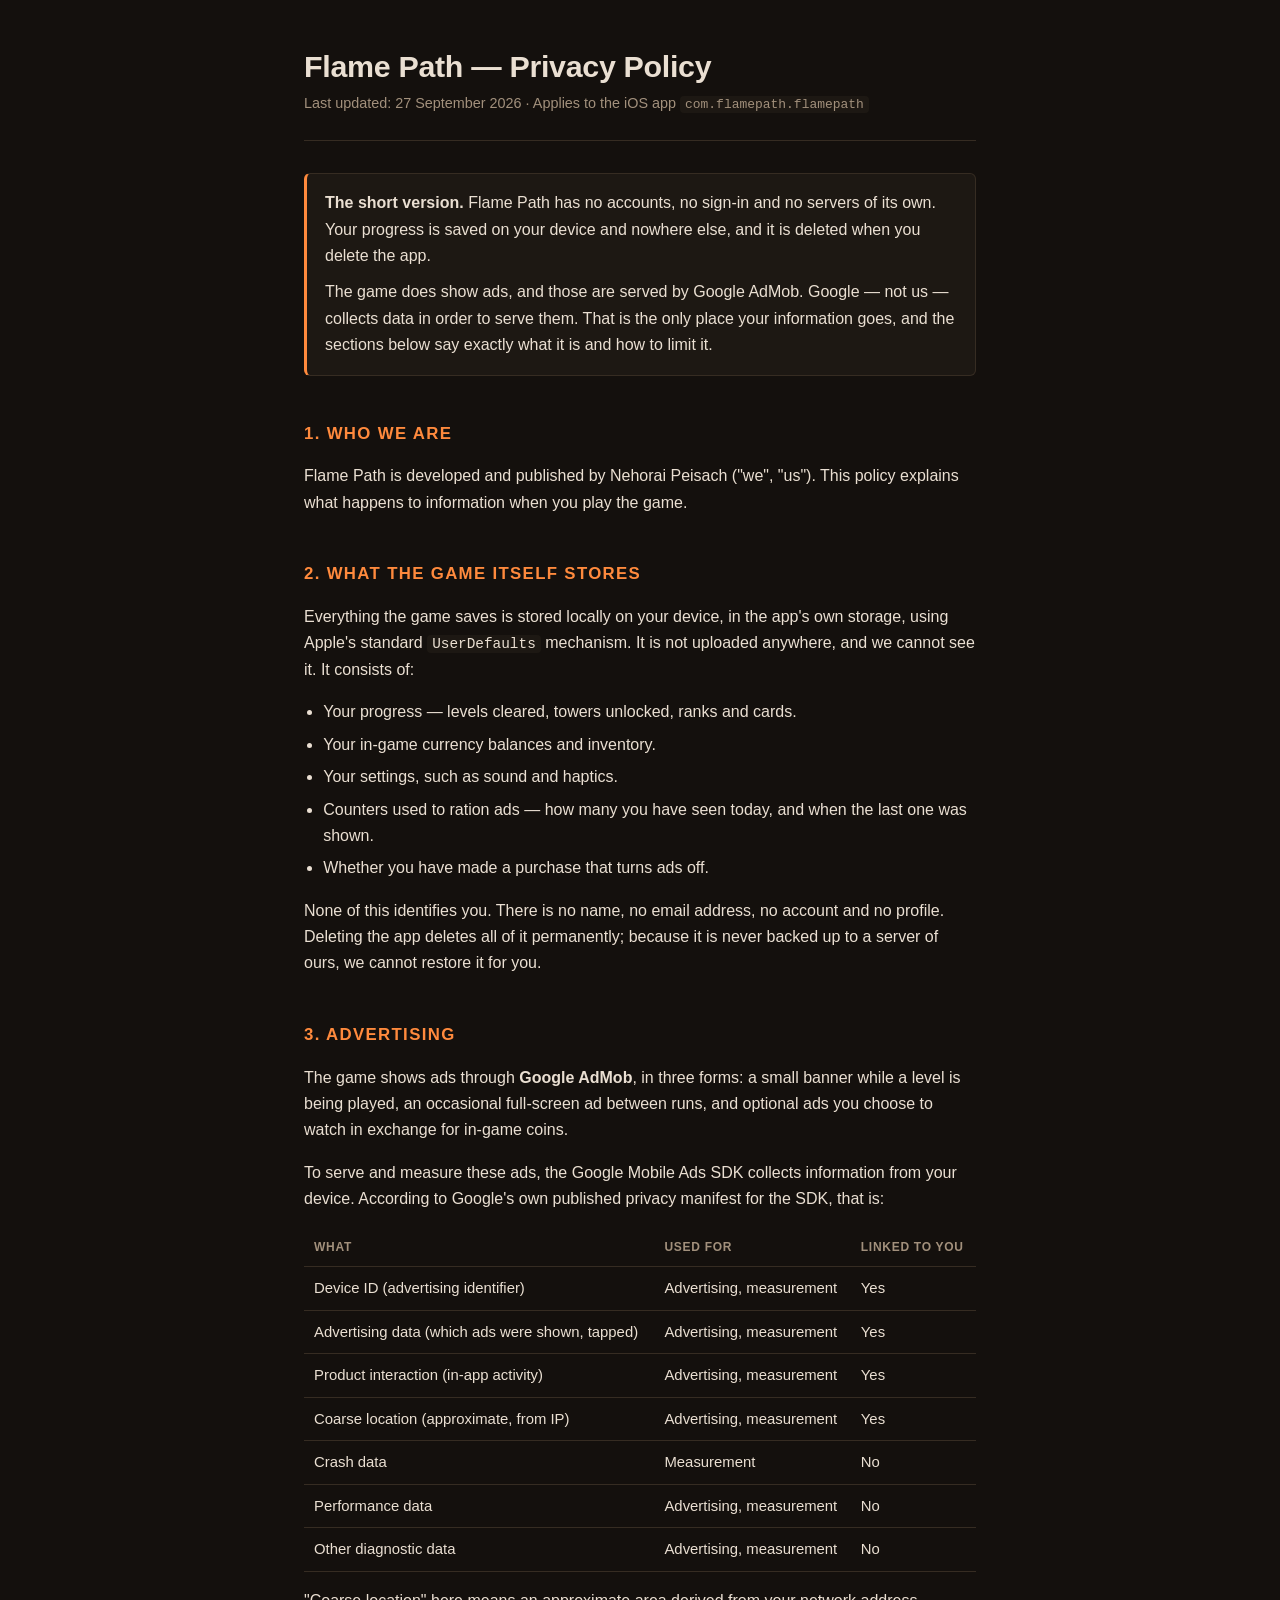
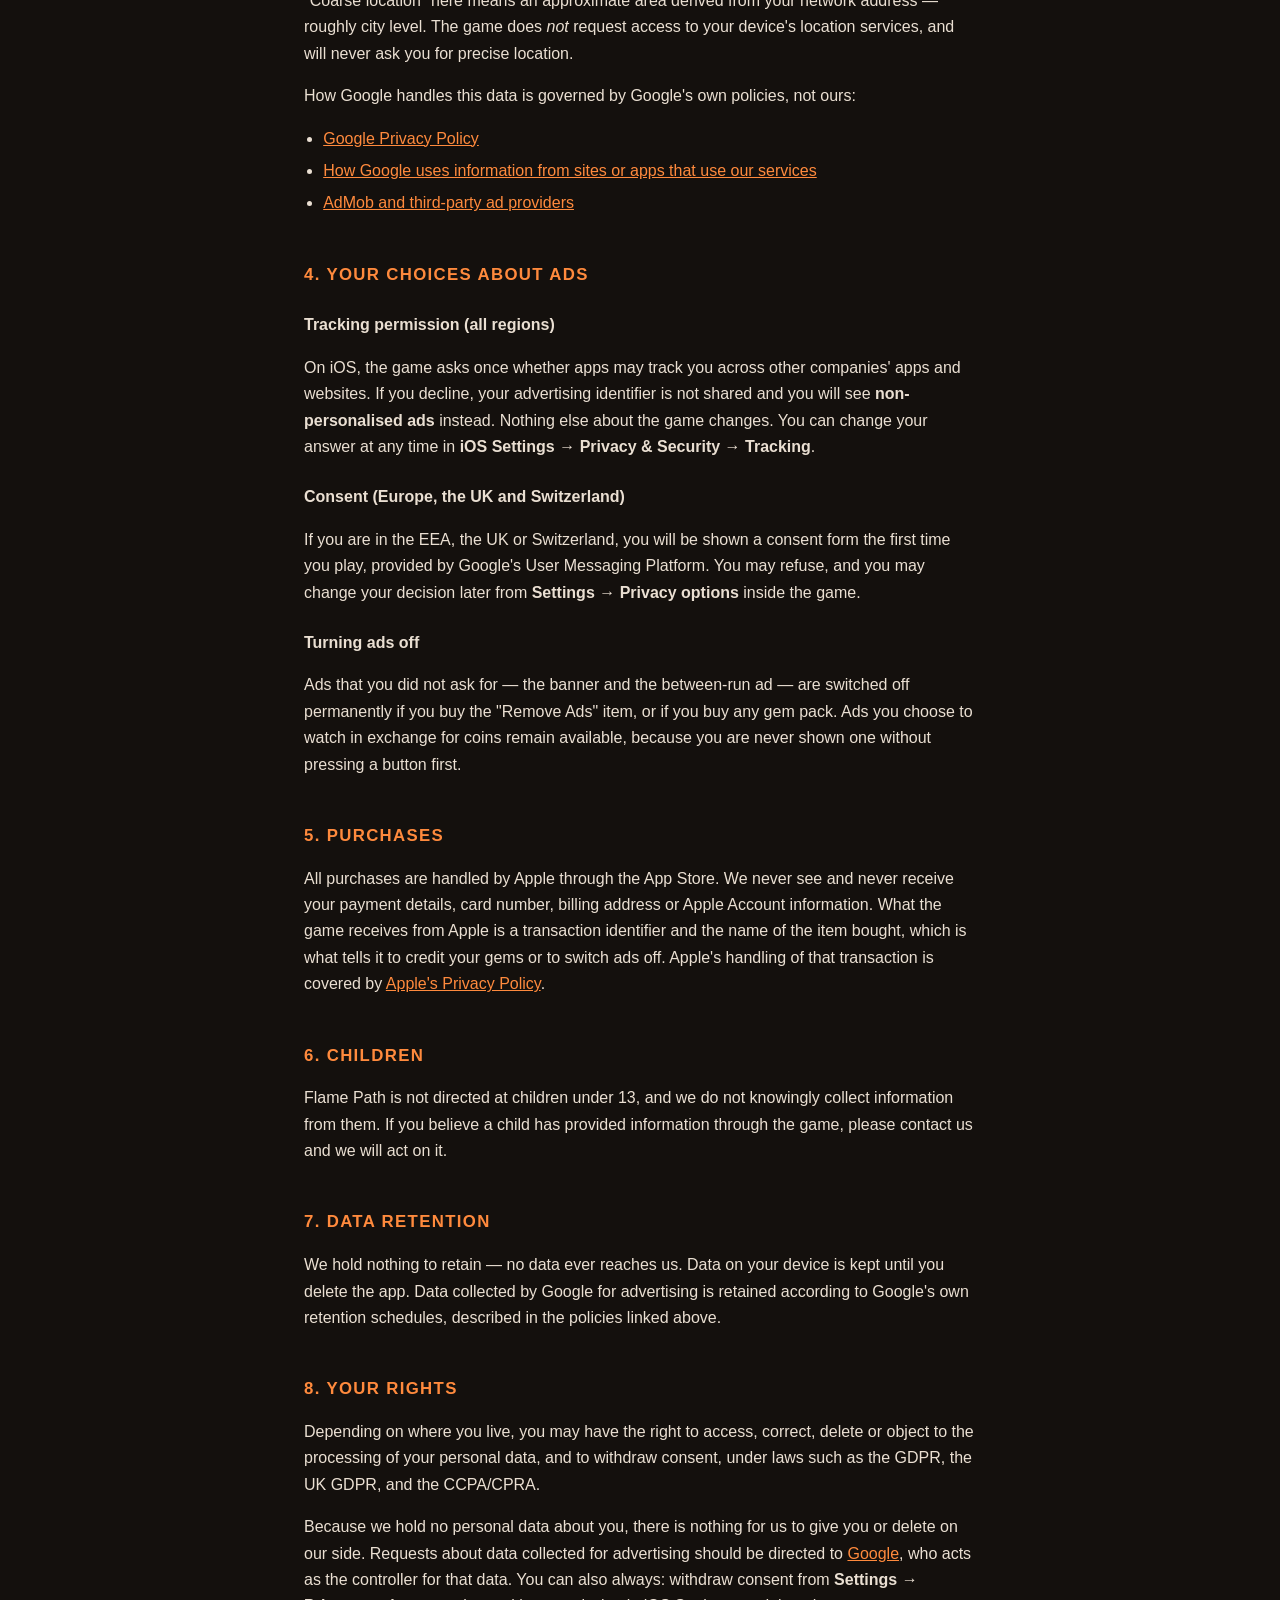
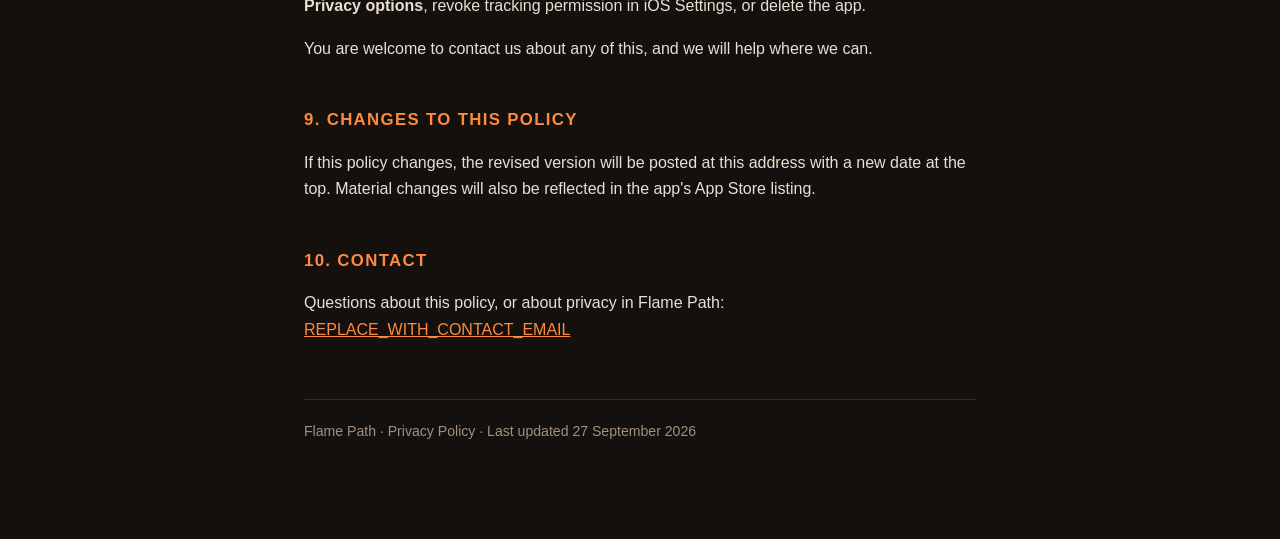
==== index.html @ 1e19ea77 "Privacy policy for Flame Path Required before AdMob will publish the GDPR consent message, and befor" ====
<!DOCTYPE html>
<html lang="en">
<head>
<meta charset="utf-8">
<meta name="viewport" content="width=device-width, initial-scale=1">
<title>Flame Path — Privacy Policy</title>
<meta name="description" content="Privacy policy for the Flame Path iOS game.">
<style>
  :root {
    --bg: #14100d;
    --panel: #1d1813;
    --ink: #eadfd2;
    --dim: #a2907c;
    --ember: #ff8a3d;
    --line: #362c22;
  }
  * { box-sizing: border-box; }
  html { -webkit-text-size-adjust: 100%; }
  body {
    margin: 0;
    padding: 48px 20px 96px;
    background: var(--bg);
    color: var(--ink);
    font: 16px/1.65 -apple-system, BlinkMacSystemFont, "Segoe UI", Roboto, Helvetica, Arial, sans-serif;
  }
  main { max-width: 42rem; margin: 0 auto; }
  header { border-bottom: 1px solid var(--line); padding-bottom: 24px; margin-bottom: 32px; }
  h1 { font-size: 1.9rem; line-height: 1.2; margin: 0 0 8px; letter-spacing: -0.01em; }
  h2 {
    font-size: 1.05rem; text-transform: uppercase; letter-spacing: 0.08em;
    color: var(--ember); margin: 44px 0 12px;
  }
  h3 { font-size: 1rem; margin: 24px 0 8px; color: var(--ink); }
  p, li { color: var(--ink); }
  .meta { color: var(--dim); font-size: 0.9rem; margin: 0; }
  .lede {
    background: var(--panel); border: 1px solid var(--line); border-left: 3px solid var(--ember);
    border-radius: 6px; padding: 16px 18px; margin: 0 0 8px;
  }
  .lede p { margin: 0 0 10px; }
  .lede p:last-child { margin-bottom: 0; }
  ul { padding-left: 1.2em; }
  li { margin: 6px 0; }
  a { color: var(--ember); }
  table { width: 100%; border-collapse: collapse; margin: 16px 0; font-size: 0.93rem; }
  th, td { text-align: left; padding: 9px 10px; border-bottom: 1px solid var(--line); vertical-align: top; }
  th { color: var(--dim); font-weight: 600; text-transform: uppercase; font-size: 0.75rem; letter-spacing: 0.06em; }
  code { background: var(--panel); padding: 1px 5px; border-radius: 4px; font-size: 0.9em; }
  footer { margin-top: 56px; padding-top: 20px; border-top: 1px solid var(--line); color: var(--dim); font-size: 0.88rem; }
  @media (max-width: 480px) {
    body { padding: 32px 16px 72px; }
    table { font-size: 0.86rem; }
    th, td { padding: 8px 6px; }
  }
</style>
</head>
<body>
<main>

<header>
  <h1>Flame Path — Privacy Policy</h1>
  <p class="meta">Last updated: 27 September 2026 · Applies to the iOS app <code>com.flamepath.flamepath</code></p>
</header>

<div class="lede">
  <p><strong>The short version.</strong> Flame Path has no accounts, no sign-in and no servers of its own. Your progress is saved on your device and nowhere else, and it is deleted when you delete the app.</p>
  <p>The game does show ads, and those are served by Google AdMob. Google — not us — collects data in order to serve them. That is the only place your information goes, and the sections below say exactly what it is and how to limit it.</p>
</div>

<h2>1. Who we are</h2>
<p>Flame Path is developed and published by Nehorai Peisach ("we", "us"). This policy explains what happens to information when you play the game.</p>

<h2>2. What the game itself stores</h2>
<p>Everything the game saves is stored locally on your device, in the app's own storage, using Apple's standard <code>UserDefaults</code> mechanism. It is not uploaded anywhere, and we cannot see it. It consists of:</p>
<ul>
  <li>Your progress — levels cleared, towers unlocked, ranks and cards.</li>
  <li>Your in-game currency balances and inventory.</li>
  <li>Your settings, such as sound and haptics.</li>
  <li>Counters used to ration ads — how many you have seen today, and when the last one was shown.</li>
  <li>Whether you have made a purchase that turns ads off.</li>
</ul>
<p>None of this identifies you. There is no name, no email address, no account and no profile. Deleting the app deletes all of it permanently; because it is never backed up to a server of ours, we cannot restore it for you.</p>

<h2>3. Advertising</h2>
<p>The game shows ads through <strong>Google AdMob</strong>, in three forms: a small banner while a level is being played, an occasional full-screen ad between runs, and optional ads you choose to watch in exchange for in-game coins.</p>
<p>To serve and measure these ads, the Google Mobile Ads SDK collects information from your device. According to Google's own published privacy manifest for the SDK, that is:</p>

<table>
  <thead>
    <tr><th>What</th><th>Used for</th><th>Linked to you</th></tr>
  </thead>
  <tbody>
    <tr><td>Device ID (advertising identifier)</td><td>Advertising, measurement</td><td>Yes</td></tr>
    <tr><td>Advertising data (which ads were shown, tapped)</td><td>Advertising, measurement</td><td>Yes</td></tr>
    <tr><td>Product interaction (in-app activity)</td><td>Advertising, measurement</td><td>Yes</td></tr>
    <tr><td>Coarse location (approximate, from IP)</td><td>Advertising, measurement</td><td>Yes</td></tr>
    <tr><td>Crash data</td><td>Measurement</td><td>No</td></tr>
    <tr><td>Performance data</td><td>Advertising, measurement</td><td>No</td></tr>
    <tr><td>Other diagnostic data</td><td>Advertising, measurement</td><td>No</td></tr>
  </tbody>
</table>

<p>"Coarse location" here means an approximate area derived from your network address — roughly city level. The game does <em>not</em> request access to your device's location services, and will never ask you for precise location.</p>
<p>How Google handles this data is governed by Google's own policies, not ours:</p>
<ul>
  <li><a href="https://policies.google.com/privacy" target="_blank" rel="noopener">Google Privacy Policy</a></li>
  <li><a href="https://policies.google.com/technologies/partner-sites" target="_blank" rel="noopener">How Google uses information from sites or apps that use our services</a></li>
  <li><a href="https://support.google.com/admob/answer/9012903" target="_blank" rel="noopener">AdMob and third-party ad providers</a></li>
</ul>

<h2>4. Your choices about ads</h2>

<h3>Tracking permission (all regions)</h3>
<p>On iOS, the game asks once whether apps may track you across other companies' apps and websites. If you decline, your advertising identifier is not shared and you will see <strong>non-personalised ads</strong> instead. Nothing else about the game changes. You can change your answer at any time in <strong>iOS Settings → Privacy &amp; Security → Tracking</strong>.</p>

<h3>Consent (Europe, the UK and Switzerland)</h3>
<p>If you are in the EEA, the UK or Switzerland, you will be shown a consent form the first time you play, provided by Google's User Messaging Platform. You may refuse, and you may change your decision later from <strong>Settings → Privacy options</strong> inside the game.</p>

<h3>Turning ads off</h3>
<p>Ads that you did not ask for — the banner and the between-run ad — are switched off permanently if you buy the "Remove Ads" item, or if you buy any gem pack. Ads you choose to watch in exchange for coins remain available, because you are never shown one without pressing a button first.</p>

<h2>5. Purchases</h2>
<p>All purchases are handled by Apple through the App Store. We never see and never receive your payment details, card number, billing address or Apple Account information. What the game receives from Apple is a transaction identifier and the name of the item bought, which is what tells it to credit your gems or to switch ads off. Apple's handling of that transaction is covered by <a href="https://www.apple.com/legal/privacy/" target="_blank" rel="noopener">Apple's Privacy Policy</a>.</p>

<h2>6. Children</h2>
<p>Flame Path is not directed at children under 13, and we do not knowingly collect information from them. If you believe a child has provided information through the game, please contact us and we will act on it.</p>

<h2>7. Data retention</h2>
<p>We hold nothing to retain — no data ever reaches us. Data on your device is kept until you delete the app. Data collected by Google for advertising is retained according to Google's own retention schedules, described in the policies linked above.</p>

<h2>8. Your rights</h2>
<p>Depending on where you live, you may have the right to access, correct, delete or object to the processing of your personal data, and to withdraw consent, under laws such as the GDPR, the UK GDPR, and the CCPA/CPRA.</p>
<p>Because we hold no personal data about you, there is nothing for us to give you or delete on our side. Requests about data collected for advertising should be directed to <a href="https://policies.google.com/privacy" target="_blank" rel="noopener">Google</a>, who acts as the controller for that data. You can also always: withdraw consent from <strong>Settings → Privacy options</strong>, revoke tracking permission in iOS Settings, or delete the app.</p>
<p>You are welcome to contact us about any of this, and we will help where we can.</p>

<h2>9. Changes to this policy</h2>
<p>If this policy changes, the revised version will be posted at this address with a new date at the top. Material changes will also be reflected in the app's App Store listing.</p>

<h2>10. Contact</h2>
<p>Questions about this policy, or about privacy in Flame Path:<br>
<a href="mailto:REPLACE_WITH_CONTACT_EMAIL">REPLACE_WITH_CONTACT_EMAIL</a></p>

<footer>
  Flame Path · Privacy Policy · Last updated 27 September 2026
</footer>

</main>
</body>
</html>
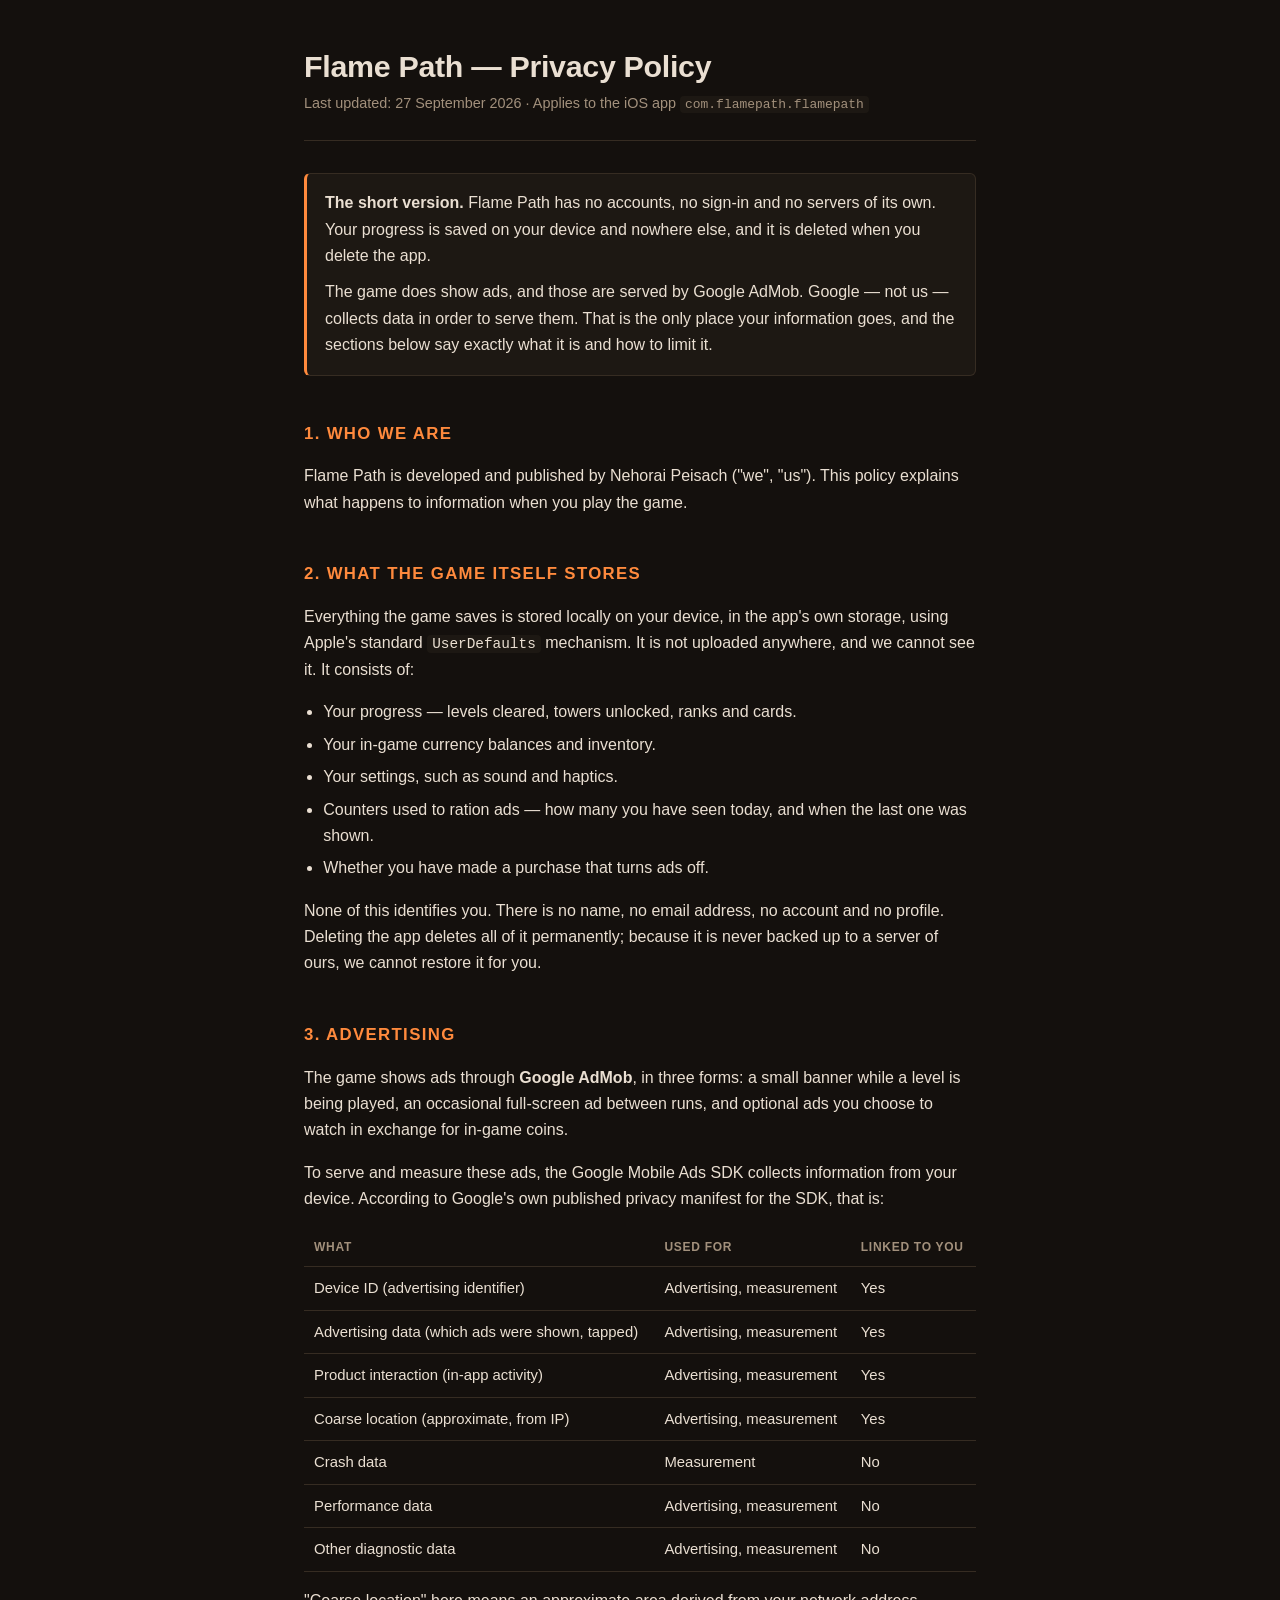
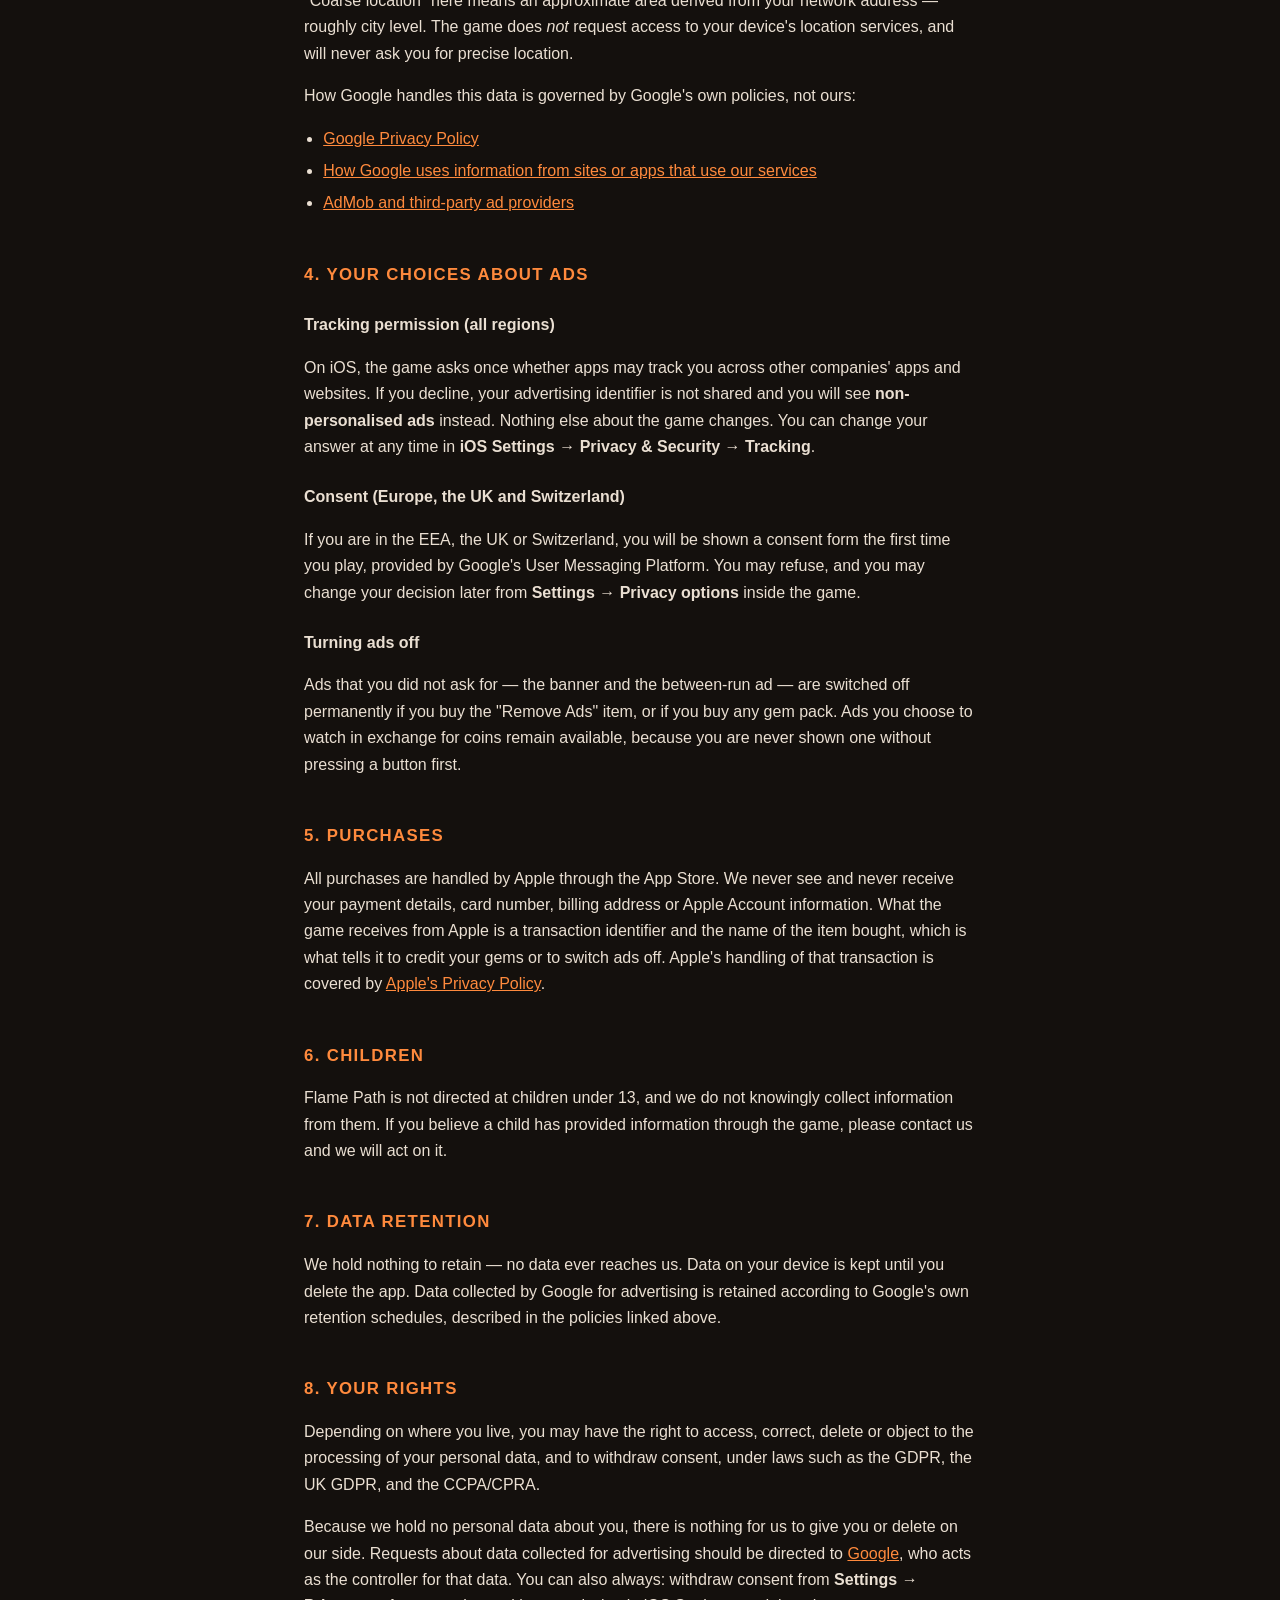
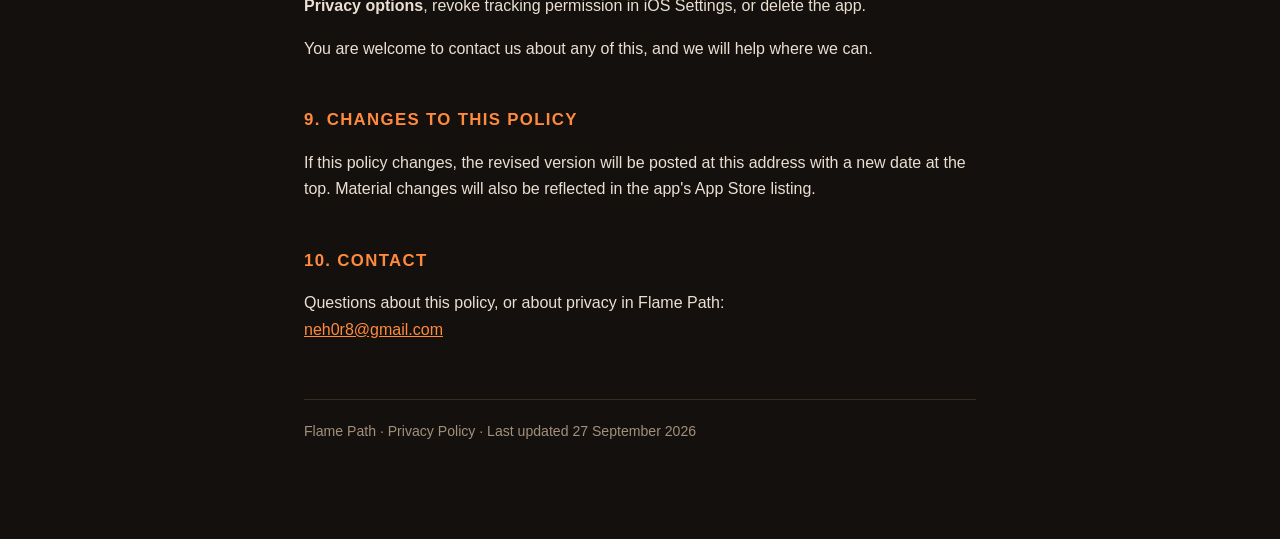
==== commit 202d5507: "Set the contact address Co-Authored-By: Claude Opus 5 (1M context) <noreply@anthropic.com>" ====
--- a/index.html
+++ b/index.html
@@ -138,7 +138,7 @@
 
 <h2>10. Contact</h2>
 <p>Questions about this policy, or about privacy in Flame Path:<br>
-<a href="mailto:REPLACE_WITH_CONTACT_EMAIL">REPLACE_WITH_CONTACT_EMAIL</a></p>
+<a href="mailto:neh0r8@gmail.com">neh0r8@gmail.com</a></p>
 
 <footer>
   Flame Path · Privacy Policy · Last updated 27 September 2026
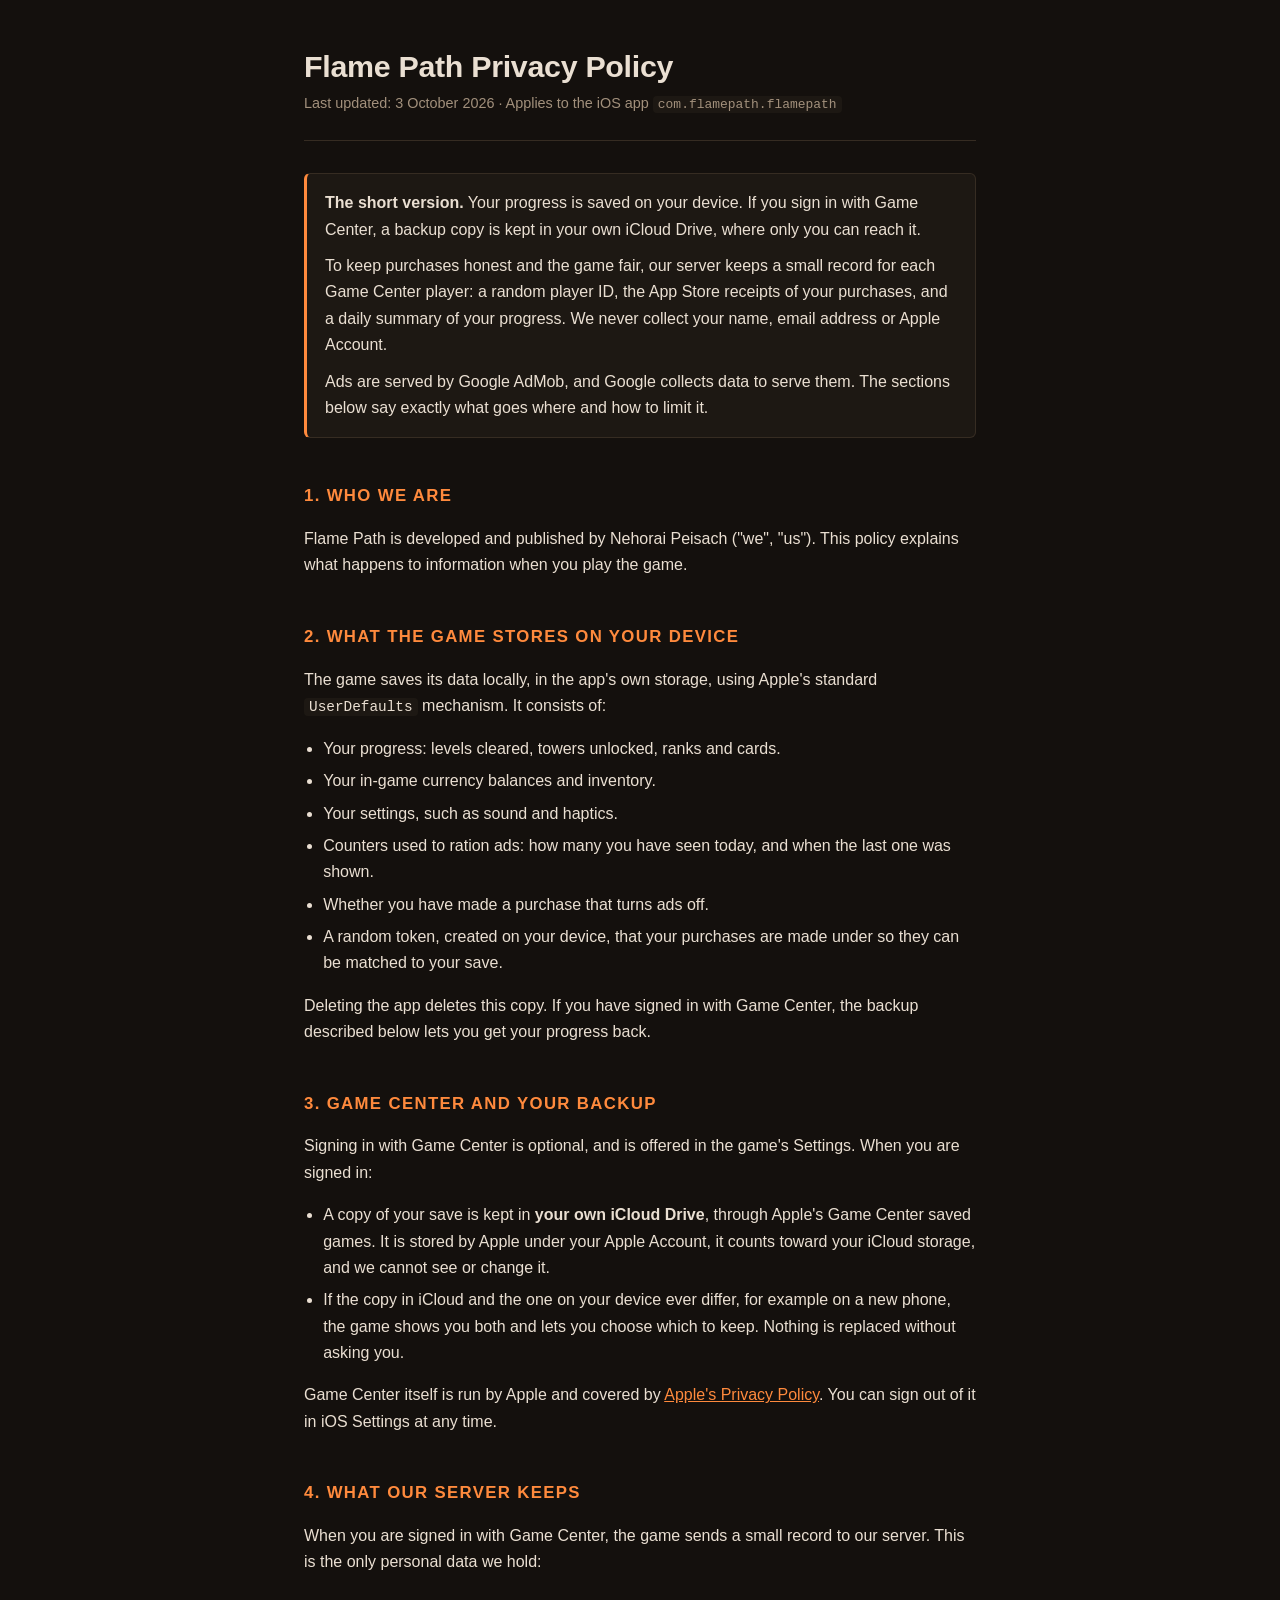
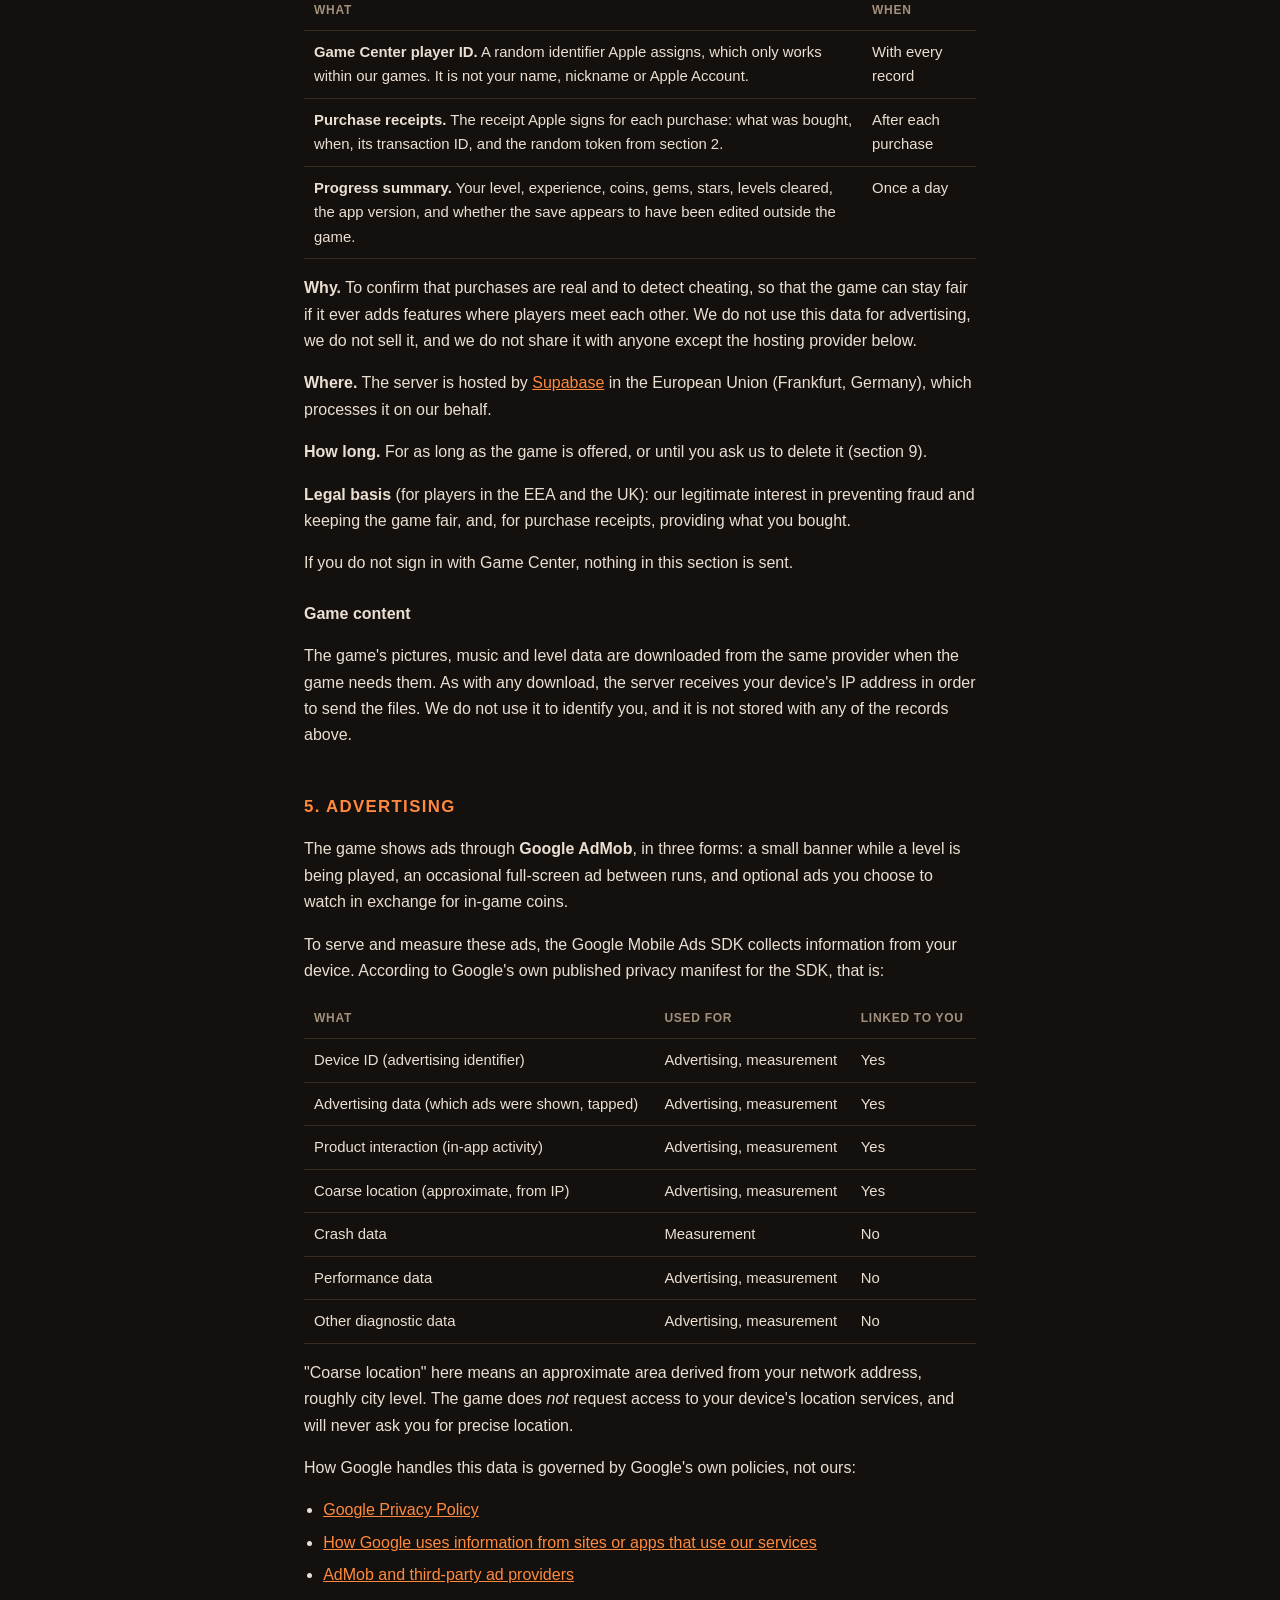
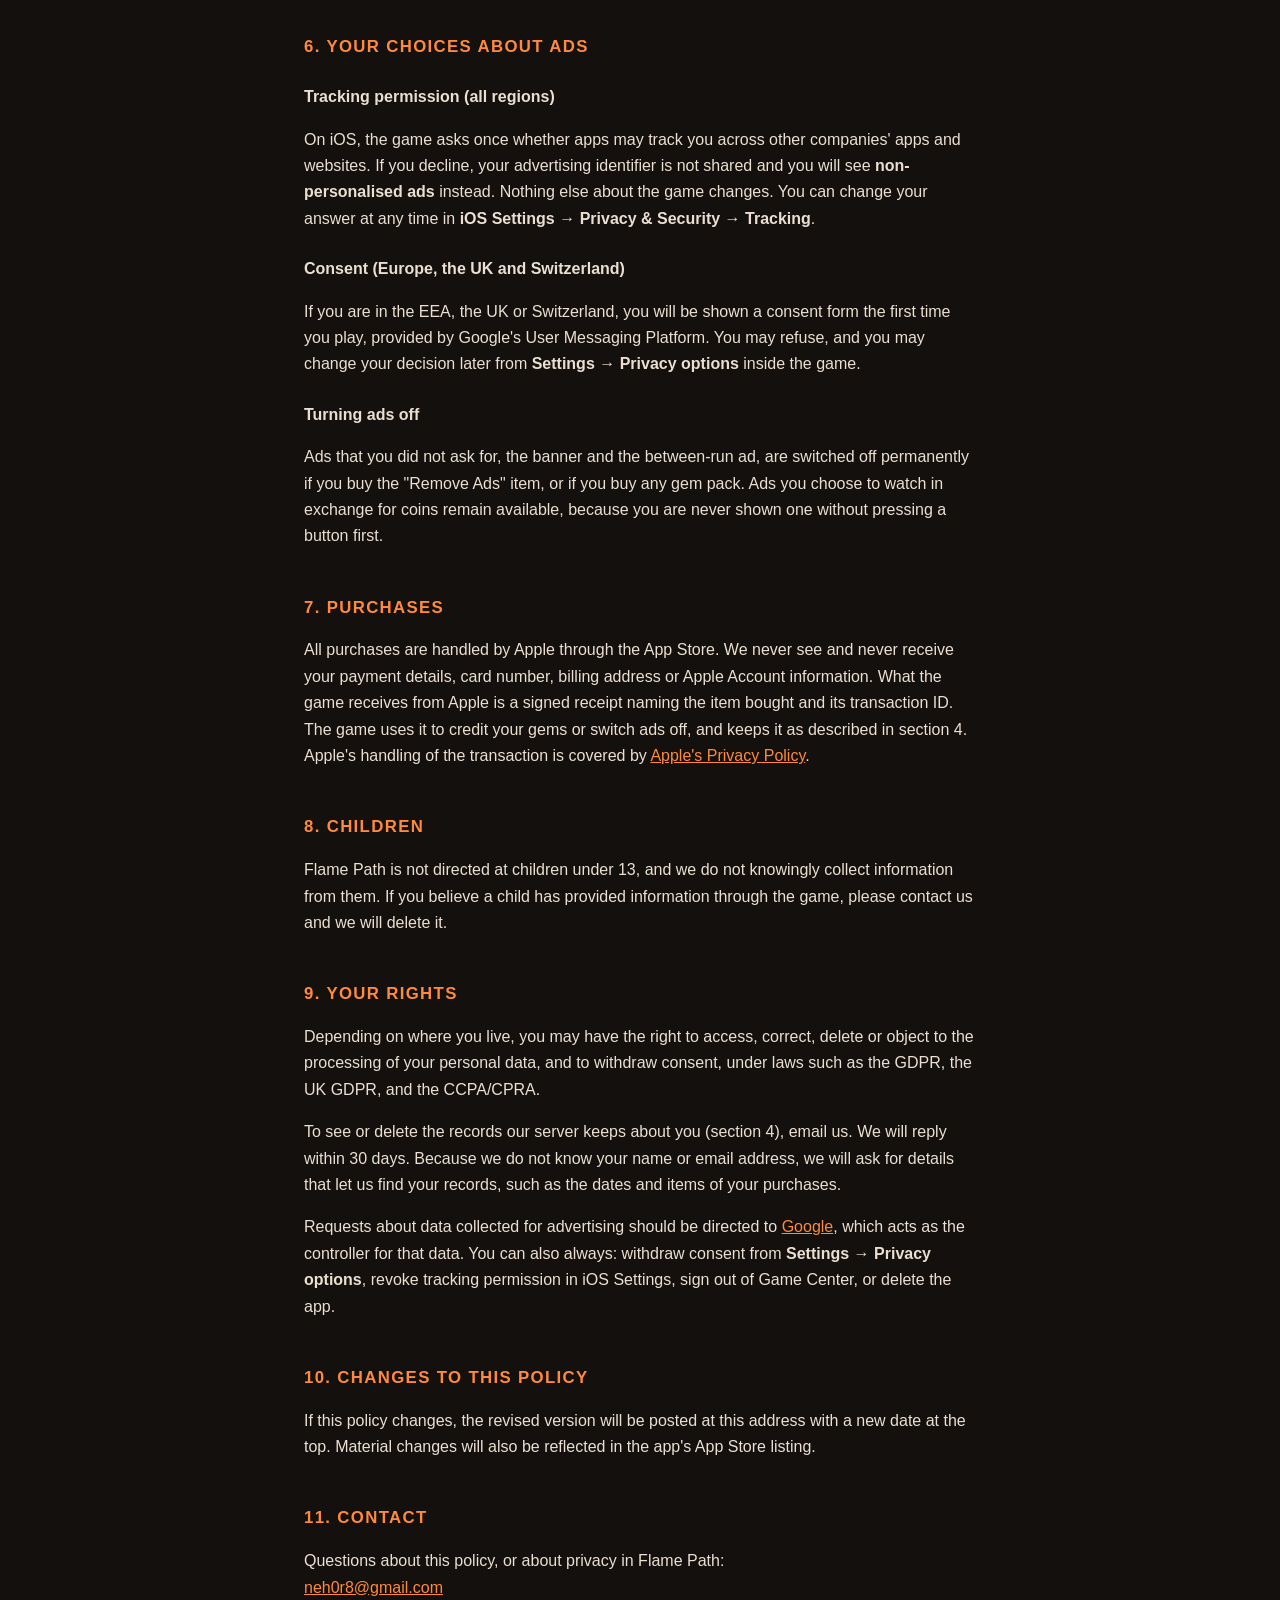
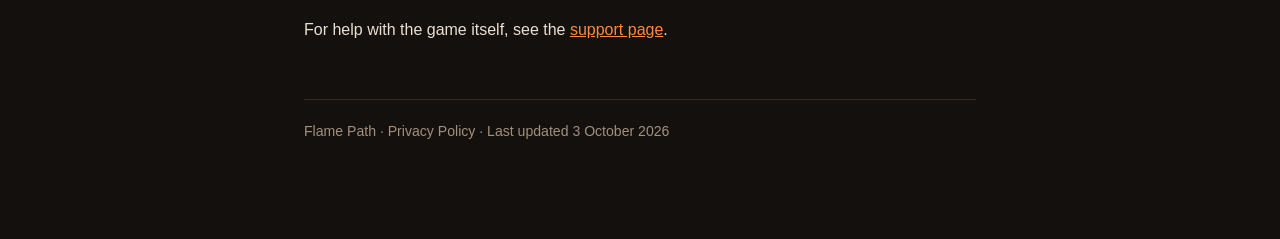
==== commit ec84cf31: "Describe the Game Center backup and the ledger; add a support page The policy said the game had no s" ====
--- a/index.html
+++ b/index.html
@@ -3,7 +3,7 @@
 <head>
 <meta charset="utf-8">
 <meta name="viewport" content="width=device-width, initial-scale=1">
-<title>Flame Path — Privacy Policy</title>
+<title>Flame Path Privacy Policy</title>
 <meta name="description" content="Privacy policy for the Flame Path iOS game.">
 <style>
   :root {
@@ -58,30 +58,63 @@
 <main>
 
 <header>
-  <h1>Flame Path — Privacy Policy</h1>
-  <p class="meta">Last updated: 27 September 2026 · Applies to the iOS app <code>com.flamepath.flamepath</code></p>
+  <h1>Flame Path Privacy Policy</h1>
+  <p class="meta">Last updated: 3 October 2026 · Applies to the iOS app <code>com.flamepath.flamepath</code></p>
 </header>
 
 <div class="lede">
-  <p><strong>The short version.</strong> Flame Path has no accounts, no sign-in and no servers of its own. Your progress is saved on your device and nowhere else, and it is deleted when you delete the app.</p>
-  <p>The game does show ads, and those are served by Google AdMob. Google — not us — collects data in order to serve them. That is the only place your information goes, and the sections below say exactly what it is and how to limit it.</p>
+  <p><strong>The short version.</strong> Your progress is saved on your device. If you sign in with Game Center, a backup copy is kept in your own iCloud Drive, where only you can reach it.</p>
+  <p>To keep purchases honest and the game fair, our server keeps a small record for each Game Center player: a random player ID, the App Store receipts of your purchases, and a daily summary of your progress. We never collect your name, email address or Apple Account.</p>
+  <p>Ads are served by Google AdMob, and Google collects data to serve them. The sections below say exactly what goes where and how to limit it.</p>
 </div>
 
 <h2>1. Who we are</h2>
 <p>Flame Path is developed and published by Nehorai Peisach ("we", "us"). This policy explains what happens to information when you play the game.</p>
 
-<h2>2. What the game itself stores</h2>
-<p>Everything the game saves is stored locally on your device, in the app's own storage, using Apple's standard <code>UserDefaults</code> mechanism. It is not uploaded anywhere, and we cannot see it. It consists of:</p>
+<h2>2. What the game stores on your device</h2>
+<p>The game saves its data locally, in the app's own storage, using Apple's standard <code>UserDefaults</code> mechanism. It consists of:</p>
 <ul>
-  <li>Your progress — levels cleared, towers unlocked, ranks and cards.</li>
+  <li>Your progress: levels cleared, towers unlocked, ranks and cards.</li>
   <li>Your in-game currency balances and inventory.</li>
   <li>Your settings, such as sound and haptics.</li>
-  <li>Counters used to ration ads — how many you have seen today, and when the last one was shown.</li>
+  <li>Counters used to ration ads: how many you have seen today, and when the last one was shown.</li>
   <li>Whether you have made a purchase that turns ads off.</li>
+  <li>A random token, created on your device, that your purchases are made under so they can be matched to your save.</li>
 </ul>
-<p>None of this identifies you. There is no name, no email address, no account and no profile. Deleting the app deletes all of it permanently; because it is never backed up to a server of ours, we cannot restore it for you.</p>
+<p>Deleting the app deletes this copy. If you have signed in with Game Center, the backup described below lets you get your progress back.</p>
 
-<h2>3. Advertising</h2>
+<h2>3. Game Center and your backup</h2>
+<p>Signing in with Game Center is optional, and is offered in the game's Settings. When you are signed in:</p>
+<ul>
+  <li>A copy of your save is kept in <strong>your own iCloud Drive</strong>, through Apple's Game Center saved games. It is stored by Apple under your Apple Account, it counts toward your iCloud storage, and we cannot see or change it.</li>
+  <li>If the copy in iCloud and the one on your device ever differ, for example on a new phone, the game shows you both and lets you choose which to keep. Nothing is replaced without asking you.</li>
+</ul>
+<p>Game Center itself is run by Apple and covered by <a href="https://www.apple.com/legal/privacy/" target="_blank" rel="noopener">Apple's Privacy Policy</a>. You can sign out of it in iOS Settings at any time.</p>
+
+<h2>4. What our server keeps</h2>
+<p>When you are signed in with Game Center, the game sends a small record to our server. This is the only personal data we hold:</p>
+
+<table>
+  <thead>
+    <tr><th>What</th><th>When</th></tr>
+  </thead>
+  <tbody>
+    <tr><td><strong>Game Center player ID.</strong> A random identifier Apple assigns, which only works within our games. It is not your name, nickname or Apple Account.</td><td>With every record</td></tr>
+    <tr><td><strong>Purchase receipts.</strong> The receipt Apple signs for each purchase: what was bought, when, its transaction ID, and the random token from section 2.</td><td>After each purchase</td></tr>
+    <tr><td><strong>Progress summary.</strong> Your level, experience, coins, gems, stars, levels cleared, the app version, and whether the save appears to have been edited outside the game.</td><td>Once a day</td></tr>
+  </tbody>
+</table>
+
+<p><strong>Why.</strong> To confirm that purchases are real and to detect cheating, so that the game can stay fair if it ever adds features where players meet each other. We do not use this data for advertising, we do not sell it, and we do not share it with anyone except the hosting provider below.</p>
+<p><strong>Where.</strong> The server is hosted by <a href="https://supabase.com/privacy" target="_blank" rel="noopener">Supabase</a> in the European Union (Frankfurt, Germany), which processes it on our behalf.</p>
+<p><strong>How long.</strong> For as long as the game is offered, or until you ask us to delete it (section 9).</p>
+<p><strong>Legal basis</strong> (for players in the EEA and the UK): our legitimate interest in preventing fraud and keeping the game fair, and, for purchase receipts, providing what you bought.</p>
+<p>If you do not sign in with Game Center, nothing in this section is sent.</p>
+
+<h3>Game content</h3>
+<p>The game's pictures, music and level data are downloaded from the same provider when the game needs them. As with any download, the server receives your device's IP address in order to send the files. We do not use it to identify you, and it is not stored with any of the records above.</p>
+
+<h2>5. Advertising</h2>
 <p>The game shows ads through <strong>Google AdMob</strong>, in three forms: a small banner while a level is being played, an occasional full-screen ad between runs, and optional ads you choose to watch in exchange for in-game coins.</p>
 <p>To serve and measure these ads, the Google Mobile Ads SDK collects information from your device. According to Google's own published privacy manifest for the SDK, that is:</p>
 
@@ -100,7 +133,7 @@
   </tbody>
 </table>
 
-<p>"Coarse location" here means an approximate area derived from your network address — roughly city level. The game does <em>not</em> request access to your device's location services, and will never ask you for precise location.</p>
+<p>"Coarse location" here means an approximate area derived from your network address, roughly city level. The game does <em>not</em> request access to your device's location services, and will never ask you for precise location.</p>
 <p>How Google handles this data is governed by Google's own policies, not ours:</p>
 <ul>
   <li><a href="https://policies.google.com/privacy" target="_blank" rel="noopener">Google Privacy Policy</a></li>
@@ -108,7 +141,7 @@
   <li><a href="https://support.google.com/admob/answer/9012903" target="_blank" rel="noopener">AdMob and third-party ad providers</a></li>
 </ul>
 
-<h2>4. Your choices about ads</h2>
+<h2>6. Your choices about ads</h2>
 
 <h3>Tracking permission (all regions)</h3>
 <p>On iOS, the game asks once whether apps may track you across other companies' apps and websites. If you decline, your advertising identifier is not shared and you will see <strong>non-personalised ads</strong> instead. Nothing else about the game changes. You can change your answer at any time in <strong>iOS Settings → Privacy &amp; Security → Tracking</strong>.</p>
@@ -117,31 +150,29 @@
 <p>If you are in the EEA, the UK or Switzerland, you will be shown a consent form the first time you play, provided by Google's User Messaging Platform. You may refuse, and you may change your decision later from <strong>Settings → Privacy options</strong> inside the game.</p>
 
 <h3>Turning ads off</h3>
-<p>Ads that you did not ask for — the banner and the between-run ad — are switched off permanently if you buy the "Remove Ads" item, or if you buy any gem pack. Ads you choose to watch in exchange for coins remain available, because you are never shown one without pressing a button first.</p>
+<p>Ads that you did not ask for, the banner and the between-run ad, are switched off permanently if you buy the "Remove Ads" item, or if you buy any gem pack. Ads you choose to watch in exchange for coins remain available, because you are never shown one without pressing a button first.</p>
 
-<h2>5. Purchases</h2>
-<p>All purchases are handled by Apple through the App Store. We never see and never receive your payment details, card number, billing address or Apple Account information. What the game receives from Apple is a transaction identifier and the name of the item bought, which is what tells it to credit your gems or to switch ads off. Apple's handling of that transaction is covered by <a href="https://www.apple.com/legal/privacy/" target="_blank" rel="noopener">Apple's Privacy Policy</a>.</p>
+<h2>7. Purchases</h2>
+<p>All purchases are handled by Apple through the App Store. We never see and never receive your payment details, card number, billing address or Apple Account information. What the game receives from Apple is a signed receipt naming the item bought and its transaction ID. The game uses it to credit your gems or switch ads off, and keeps it as described in section 4. Apple's handling of the transaction is covered by <a href="https://www.apple.com/legal/privacy/" target="_blank" rel="noopener">Apple's Privacy Policy</a>.</p>
 
-<h2>6. Children</h2>
-<p>Flame Path is not directed at children under 13, and we do not knowingly collect information from them. If you believe a child has provided information through the game, please contact us and we will act on it.</p>
+<h2>8. Children</h2>
+<p>Flame Path is not directed at children under 13, and we do not knowingly collect information from them. If you believe a child has provided information through the game, please contact us and we will delete it.</p>
 
-<h2>7. Data retention</h2>
-<p>We hold nothing to retain — no data ever reaches us. Data on your device is kept until you delete the app. Data collected by Google for advertising is retained according to Google's own retention schedules, described in the policies linked above.</p>
+<h2>9. Your rights</h2>
+<p>Depending on where you live, you may have the right to access, correct, delete or object to the processing of your personal data, and to withdraw consent, under laws such as the GDPR, the UK GDPR, and the CCPA/CPRA.</p>
+<p>To see or delete the records our server keeps about you (section 4), email us. We will reply within 30 days. Because we do not know your name or email address, we will ask for details that let us find your records, such as the dates and items of your purchases.</p>
+<p>Requests about data collected for advertising should be directed to <a href="https://policies.google.com/privacy" target="_blank" rel="noopener">Google</a>, which acts as the controller for that data. You can also always: withdraw consent from <strong>Settings → Privacy options</strong>, revoke tracking permission in iOS Settings, sign out of Game Center, or delete the app.</p>
 
-<h2>8. Your rights</h2>
-<p>Depending on where you live, you may have the right to access, correct, delete or object to the processing of your personal data, and to withdraw consent, under laws such as the GDPR, the UK GDPR, and the CCPA/CPRA.</p>
-<p>Because we hold no personal data about you, there is nothing for us to give you or delete on our side. Requests about data collected for advertising should be directed to <a href="https://policies.google.com/privacy" target="_blank" rel="noopener">Google</a>, who acts as the controller for that data. You can also always: withdraw consent from <strong>Settings → Privacy options</strong>, revoke tracking permission in iOS Settings, or delete the app.</p>
-<p>You are welcome to contact us about any of this, and we will help where we can.</p>
-
-<h2>9. Changes to this policy</h2>
+<h2>10. Changes to this policy</h2>
 <p>If this policy changes, the revised version will be posted at this address with a new date at the top. Material changes will also be reflected in the app's App Store listing.</p>
 
-<h2>10. Contact</h2>
+<h2>11. Contact</h2>
 <p>Questions about this policy, or about privacy in Flame Path:<br>
 <a href="mailto:neh0r8@gmail.com">neh0r8@gmail.com</a></p>
+<p>For help with the game itself, see the <a href="support/">support page</a>.</p>
 
 <footer>
-  Flame Path · Privacy Policy · Last updated 27 September 2026
+  Flame Path · Privacy Policy · Last updated 3 October 2026
 </footer>
 
 </main>
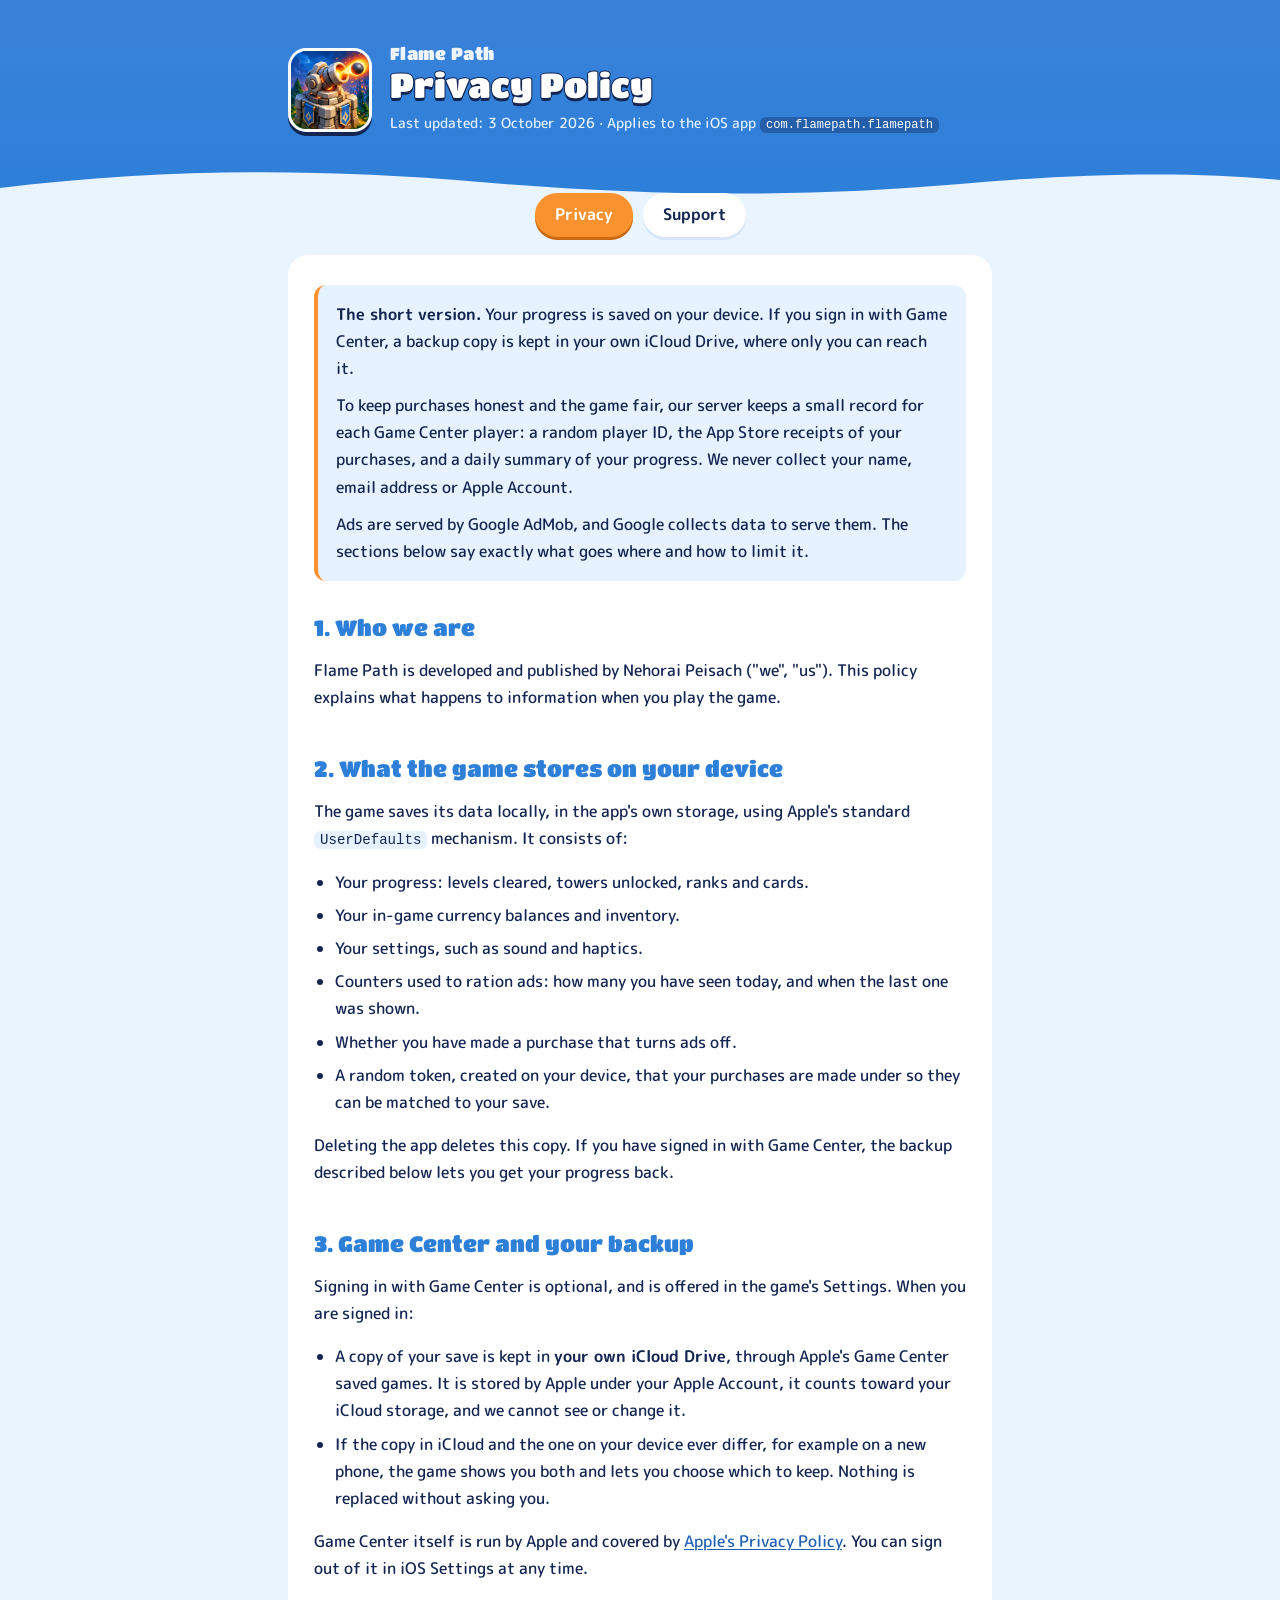
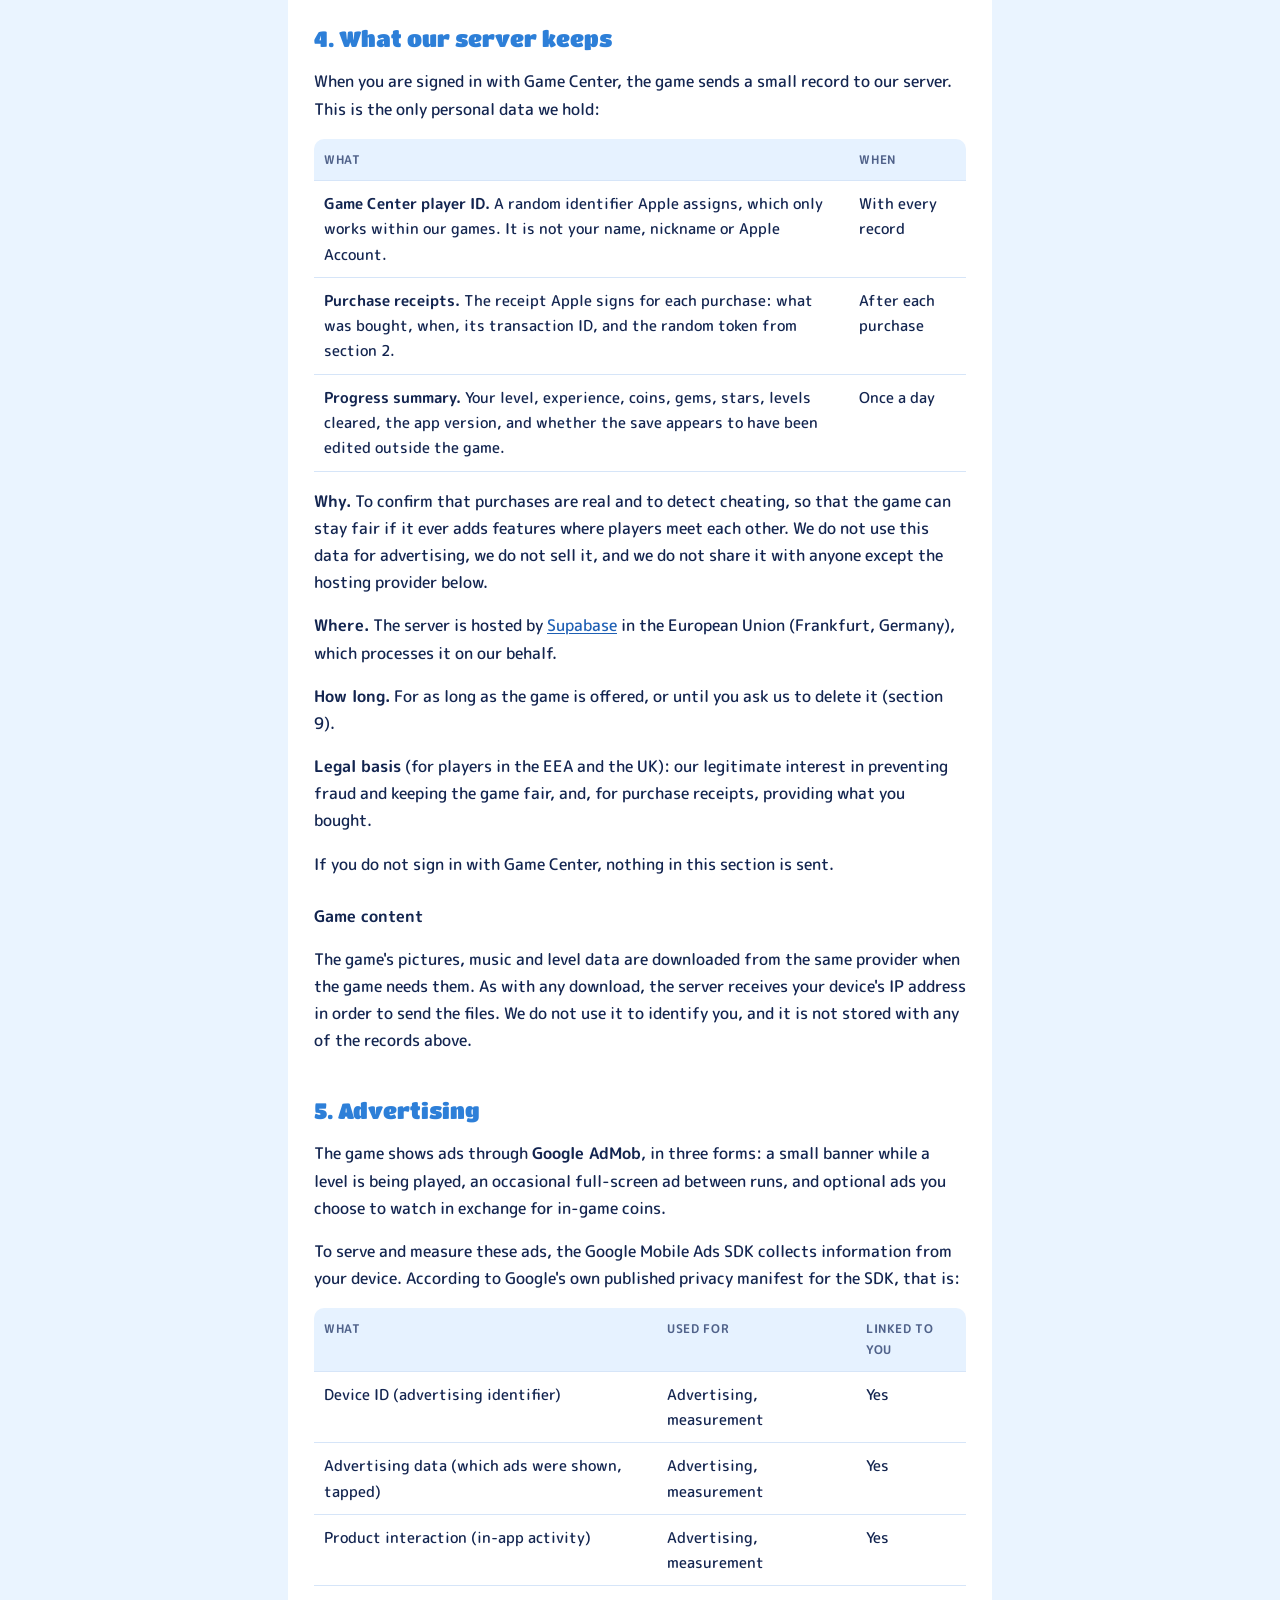
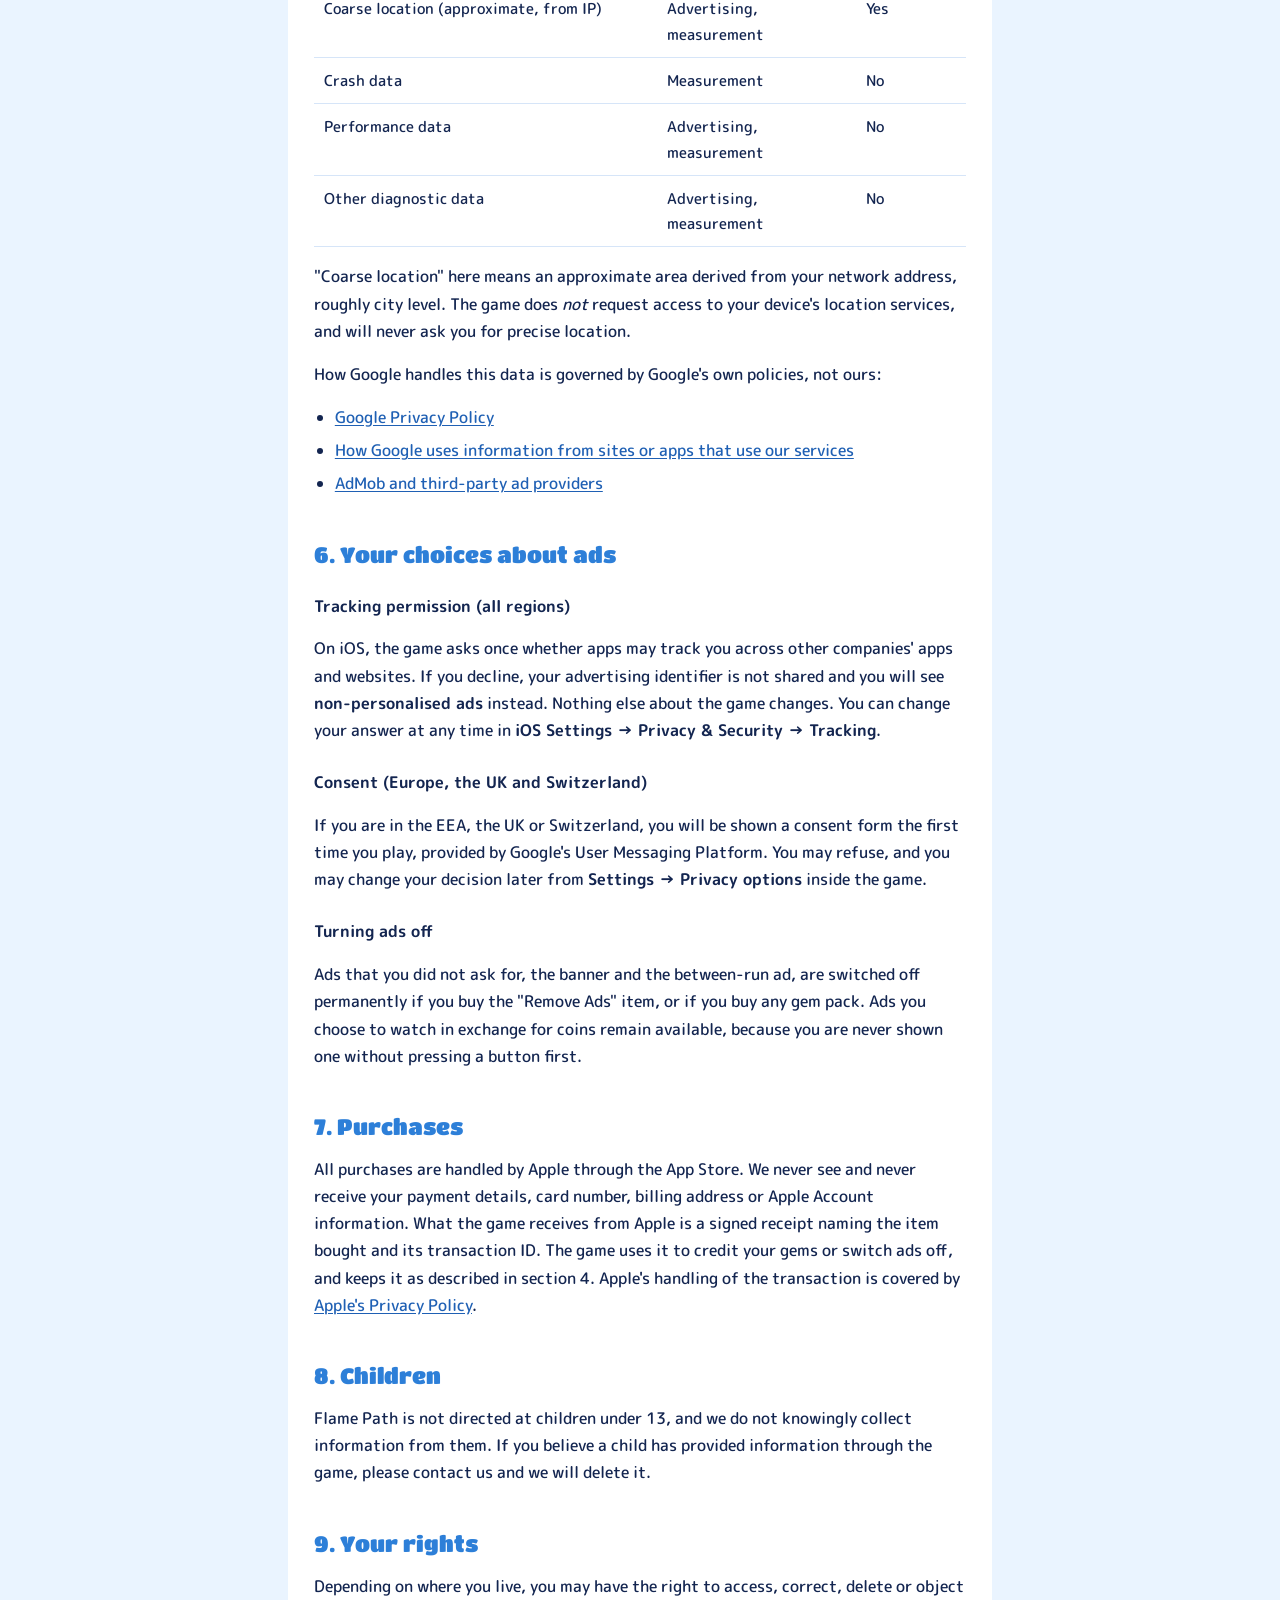
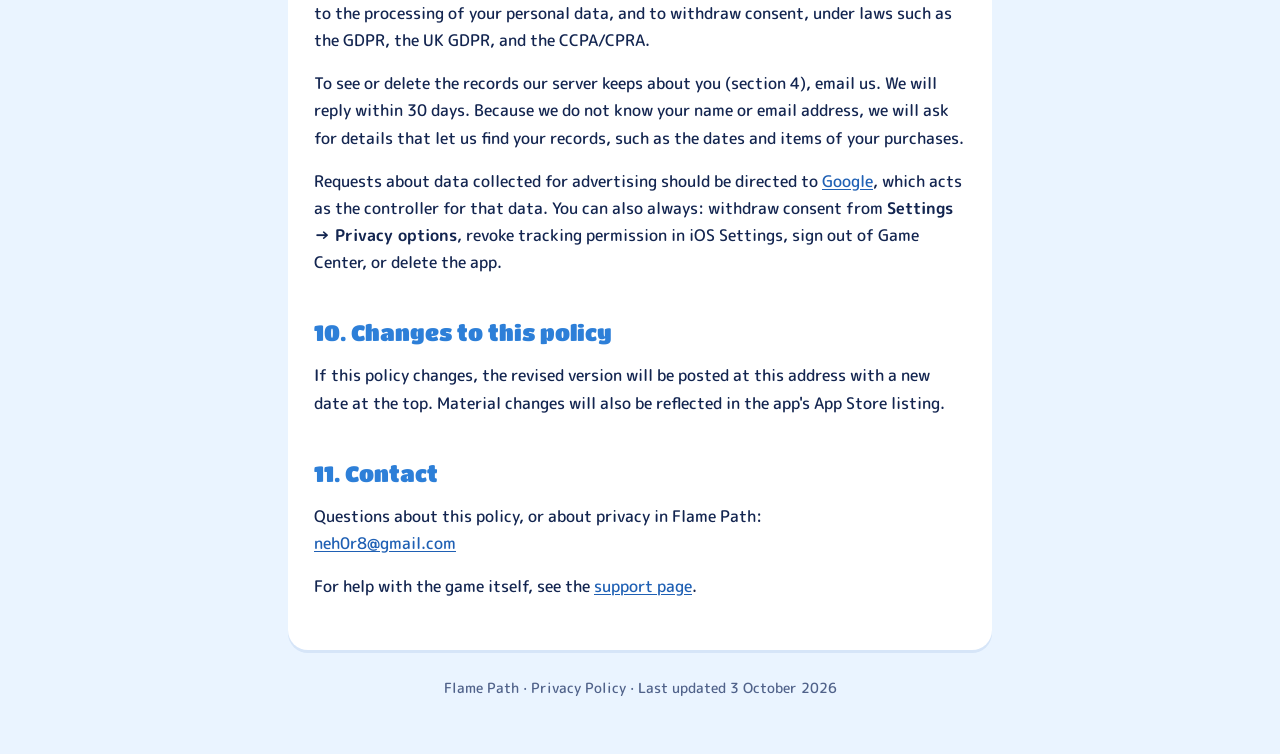
==== commit ac933099: "Dress the policy and support pages in the game's look The game's sky and navy, its icon, and its two" ====
--- a/index.html
+++ b/index.html
@@ -5,63 +5,28 @@
 <meta name="viewport" content="width=device-width, initial-scale=1">
 <title>Flame Path Privacy Policy</title>
 <meta name="description" content="Privacy policy for the Flame Path iOS game.">
-<style>
-  :root {
-    --bg: #14100d;
-    --panel: #1d1813;
-    --ink: #eadfd2;
-    --dim: #a2907c;
-    --ember: #ff8a3d;
-    --line: #362c22;
-  }
-  * { box-sizing: border-box; }
-  html { -webkit-text-size-adjust: 100%; }
-  body {
-    margin: 0;
-    padding: 48px 20px 96px;
-    background: var(--bg);
-    color: var(--ink);
-    font: 16px/1.65 -apple-system, BlinkMacSystemFont, "Segoe UI", Roboto, Helvetica, Arial, sans-serif;
-  }
-  main { max-width: 42rem; margin: 0 auto; }
-  header { border-bottom: 1px solid var(--line); padding-bottom: 24px; margin-bottom: 32px; }
-  h1 { font-size: 1.9rem; line-height: 1.2; margin: 0 0 8px; letter-spacing: -0.01em; }
-  h2 {
-    font-size: 1.05rem; text-transform: uppercase; letter-spacing: 0.08em;
-    color: var(--ember); margin: 44px 0 12px;
-  }
-  h3 { font-size: 1rem; margin: 24px 0 8px; color: var(--ink); }
-  p, li { color: var(--ink); }
-  .meta { color: var(--dim); font-size: 0.9rem; margin: 0; }
-  .lede {
-    background: var(--panel); border: 1px solid var(--line); border-left: 3px solid var(--ember);
-    border-radius: 6px; padding: 16px 18px; margin: 0 0 8px;
-  }
-  .lede p { margin: 0 0 10px; }
-  .lede p:last-child { margin-bottom: 0; }
-  ul { padding-left: 1.2em; }
-  li { margin: 6px 0; }
-  a { color: var(--ember); }
-  table { width: 100%; border-collapse: collapse; margin: 16px 0; font-size: 0.93rem; }
-  th, td { text-align: left; padding: 9px 10px; border-bottom: 1px solid var(--line); vertical-align: top; }
-  th { color: var(--dim); font-weight: 600; text-transform: uppercase; font-size: 0.75rem; letter-spacing: 0.06em; }
-  code { background: var(--panel); padding: 1px 5px; border-radius: 4px; font-size: 0.9em; }
-  footer { margin-top: 56px; padding-top: 20px; border-top: 1px solid var(--line); color: var(--dim); font-size: 0.88rem; }
-  @media (max-width: 480px) {
-    body { padding: 32px 16px 72px; }
-    table { font-size: 0.86rem; }
-    th, td { padding: 8px 6px; }
-  }
-</style>
+<meta name="theme-color" content="#3a82da">
+<link rel="icon" href="favicon.png">
+<link rel="apple-touch-icon" href="icon.png">
+<link rel="stylesheet" href="style.css">
 </head>
 <body>
-<main>
 
-<header>
-  <h1>Flame Path Privacy Policy</h1>
-  <p class="meta">Last updated: 3 October 2026 · Applies to the iOS app <code>com.flamepath.flamepath</code></p>
+<header class="hero">
+  <div class="hero-inner">
+    <img class="app-icon" src="icon.png" alt="Flame Path icon" width="84" height="84">
+    <div>
+      <p class="eyebrow">Flame Path</p>
+      <h1>Privacy Policy</h1>
+      <p class="meta">Last updated: 3 October 2026 · Applies to the iOS app <code>com.flamepath.flamepath</code></p>
+    </div>
+  </div>
+  <svg class="wave" viewBox="0 0 1440 34" preserveAspectRatio="none" aria-hidden="true"><path d="M0,22 C180,2 360,2 540,16 C720,30 900,32 1080,18 C1230,6 1350,6 1440,14 L1440,34 L0,34 Z"/></svg>
 </header>
 
+<nav class="tabs"><a href="" aria-current="page">Privacy</a><a href="support/">Support</a></nav>
+
+<main>
 <div class="lede">
   <p><strong>The short version.</strong> Your progress is saved on your device. If you sign in with Game Center, a backup copy is kept in your own iCloud Drive, where only you can reach it.</p>
   <p>To keep purchases honest and the game fair, our server keeps a small record for each Game Center player: a random player ID, the App Store receipts of your purchases, and a daily summary of your progress. We never collect your name, email address or Apple Account.</p>
@@ -170,11 +135,11 @@
 <p>Questions about this policy, or about privacy in Flame Path:<br>
 <a href="mailto:neh0r8@gmail.com">neh0r8@gmail.com</a></p>
 <p>For help with the game itself, see the <a href="support/">support page</a>.</p>
+</main>
 
 <footer>
   Flame Path · Privacy Policy · Last updated 3 October 2026
 </footer>
 
-</main>
 </body>
 </html>
--- a/style.css
+++ b/style.css
@@ -0,0 +1,238 @@
+/* Flame Path's pages, dressed like the game: its sky, its navy outline, its
+   two typefaces. Headings take the game's display face; body text takes its
+   rounded face at a reading weight, on a plain card, because these pages are
+   for reading. The fonts are served from here rather than from Google, so a
+   visit to the privacy policy sends nobody's address to a third party. */
+
+@font-face {
+  font-family: "Titan One";
+  src: url("fonts/TitanOne-Regular.woff") format("woff");
+  font-display: swap;
+}
+@font-face {
+  font-family: "Rounded";
+  src: url("fonts/MPLUSRounded1c-Medium.woff") format("woff");
+  font-weight: 500;
+  font-display: swap;
+}
+@font-face {
+  font-family: "Rounded";
+  src: url("fonts/MPLUSRounded1c-Bold.woff") format("woff");
+  font-weight: 700;
+  font-display: swap;
+}
+
+:root {
+  /* The game's palette (FlamePath/Core/Theme.swift). */
+  --sky-top: #3a82da;
+  --sky-deep: #2d7fd8;
+  --sky-edge: #1f60b4;
+  --outline: #132550;
+  --ember: #f9922f;
+  --ember-low: #c96a12;
+
+  --bg: #eaf4ff;
+  --card: #ffffff;
+  --ink: #132550;
+  --dim: #50628a;
+  --line: #d6e5f8;
+  --tint: #e6f2ff;
+  --link: #1f60b4;
+  --heading: #2d7fd8;
+}
+
+@media (prefers-color-scheme: dark) {
+  :root {
+    --bg: #0b1b42;
+    --card: #13295c;
+    --ink: #eaf4ff;
+    --dim: #a9bee3;
+    --line: #24427f;
+    --tint: #183670;
+    --link: #7fd0ff;
+    --heading: #7fd0ff;
+  }
+}
+
+* { box-sizing: border-box; }
+html { -webkit-text-size-adjust: 100%; }
+
+body {
+  margin: 0;
+  background: var(--bg);
+  color: var(--ink);
+  font: 500 16px/1.7 "Rounded", -apple-system, BlinkMacSystemFont, "Segoe UI", Roboto, Helvetica, Arial, sans-serif;
+}
+
+/* ------------------------------------------------------------------ sky */
+
+.hero {
+  position: relative;
+  background: linear-gradient(180deg, var(--sky-top), var(--sky-deep));
+  color: #fff;
+  padding: 44px 16px 64px;
+}
+.hero-inner {
+  max-width: 44rem;
+  margin: 0 auto;
+  display: flex;
+  align-items: center;
+  gap: 18px;
+}
+.app-icon {
+  width: 84px;
+  height: 84px;
+  flex: none;
+  border-radius: 22%;
+  border: 3px solid #fff;
+  box-shadow: 0 4px 0 var(--outline);
+}
+.eyebrow {
+  margin: 0;
+  font: 400 1.05rem/1.2 "Titan One", sans-serif;
+  letter-spacing: 0.02em;
+  color: #fff;
+  opacity: 0.92;
+}
+.hero h1 {
+  margin: 2px 0 6px;
+  font: 400 2.1rem/1.15 "Titan One", sans-serif;
+  color: #fff;
+  -webkit-text-stroke: 2px var(--outline);
+  paint-order: stroke fill;
+  text-shadow: 0 3px 0 var(--outline);
+}
+.hero .meta {
+  margin: 0;
+  font-size: 0.86rem;
+  color: #e3f0ff;
+}
+.hero code {
+  background: rgba(14, 34, 82, 0.35);
+  color: #fff;
+}
+.wave {
+  position: absolute;
+  left: 0;
+  right: 0;
+  bottom: -1px;
+  width: 100%;
+  height: 34px;
+  display: block;
+  fill: var(--bg);
+}
+
+/* ------------------------------------------------------------------ tabs */
+
+.tabs {
+  display: flex;
+  justify-content: center;
+  gap: 10px;
+  margin: -6px 16px 18px;
+  position: relative;
+}
+.tabs a {
+  padding: 8px 20px;
+  border-radius: 999px;
+  background: var(--card);
+  color: var(--ink);
+  font-weight: 700;
+  text-decoration: none;
+  box-shadow: 0 3px 0 var(--line);
+}
+.tabs a[aria-current="page"] {
+  background: var(--ember);
+  color: #fff;
+  box-shadow: 0 3px 0 var(--ember-low);
+}
+
+/* ------------------------------------------------------------------ card */
+
+main {
+  max-width: 44rem;
+  margin: 0 auto;
+  padding: 30px 26px 34px;
+  background: var(--card);
+  border-radius: 20px;
+  box-shadow: 0 3px 0 var(--line);
+}
+@media (max-width: 760px) {
+  main { margin: 0 16px; }
+}
+
+h2 {
+  margin: 42px 0 10px;
+  font: 400 1.4rem/1.25 "Titan One", sans-serif;
+  color: var(--heading);
+}
+main > h2:first-child,
+.lede + h2 { margin-top: 32px; }
+h3 {
+  margin: 24px 0 6px;
+  font-size: 1.02rem;
+  font-weight: 700;
+}
+p, li { color: var(--ink); }
+strong { font-weight: 700; }
+ul, ol { padding-left: 1.3em; }
+li { margin: 6px 0; }
+a { color: var(--link); text-underline-offset: 2px; }
+code {
+  background: var(--tint);
+  padding: 1px 6px;
+  border-radius: 6px;
+  font-size: 0.88em;
+}
+
+.lede {
+  background: var(--tint);
+  border-left: 4px solid var(--ember);
+  border-radius: 12px;
+  padding: 16px 18px;
+}
+.lede p { margin: 0 0 10px; }
+.lede p:last-child { margin-bottom: 0; }
+
+table {
+  width: 100%;
+  border-collapse: collapse;
+  margin: 16px 0;
+  font-size: 0.93rem;
+}
+th, td {
+  text-align: left;
+  padding: 10px;
+  border-bottom: 1px solid var(--line);
+  vertical-align: top;
+}
+th {
+  background: var(--tint);
+  color: var(--dim);
+  font-weight: 700;
+  font-size: 0.78rem;
+  text-transform: uppercase;
+  letter-spacing: 0.05em;
+}
+th:first-child { border-top-left-radius: 10px; }
+th:last-child { border-top-right-radius: 10px; }
+
+.faq h3 { margin-top: 26px; }
+
+footer {
+  max-width: 44rem;
+  margin: 0 auto;
+  padding: 26px 16px 56px;
+  text-align: center;
+  color: var(--dim);
+  font-size: 0.86rem;
+}
+
+@media (max-width: 480px) {
+  .hero { padding: 34px 16px 56px; }
+  .hero-inner { gap: 14px; }
+  .app-icon { width: 68px; height: 68px; }
+  .hero h1 { font-size: 1.75rem; }
+  main { padding: 24px 18px 28px; }
+  table { font-size: 0.86rem; }
+  th, td { padding: 8px 6px; }
+}
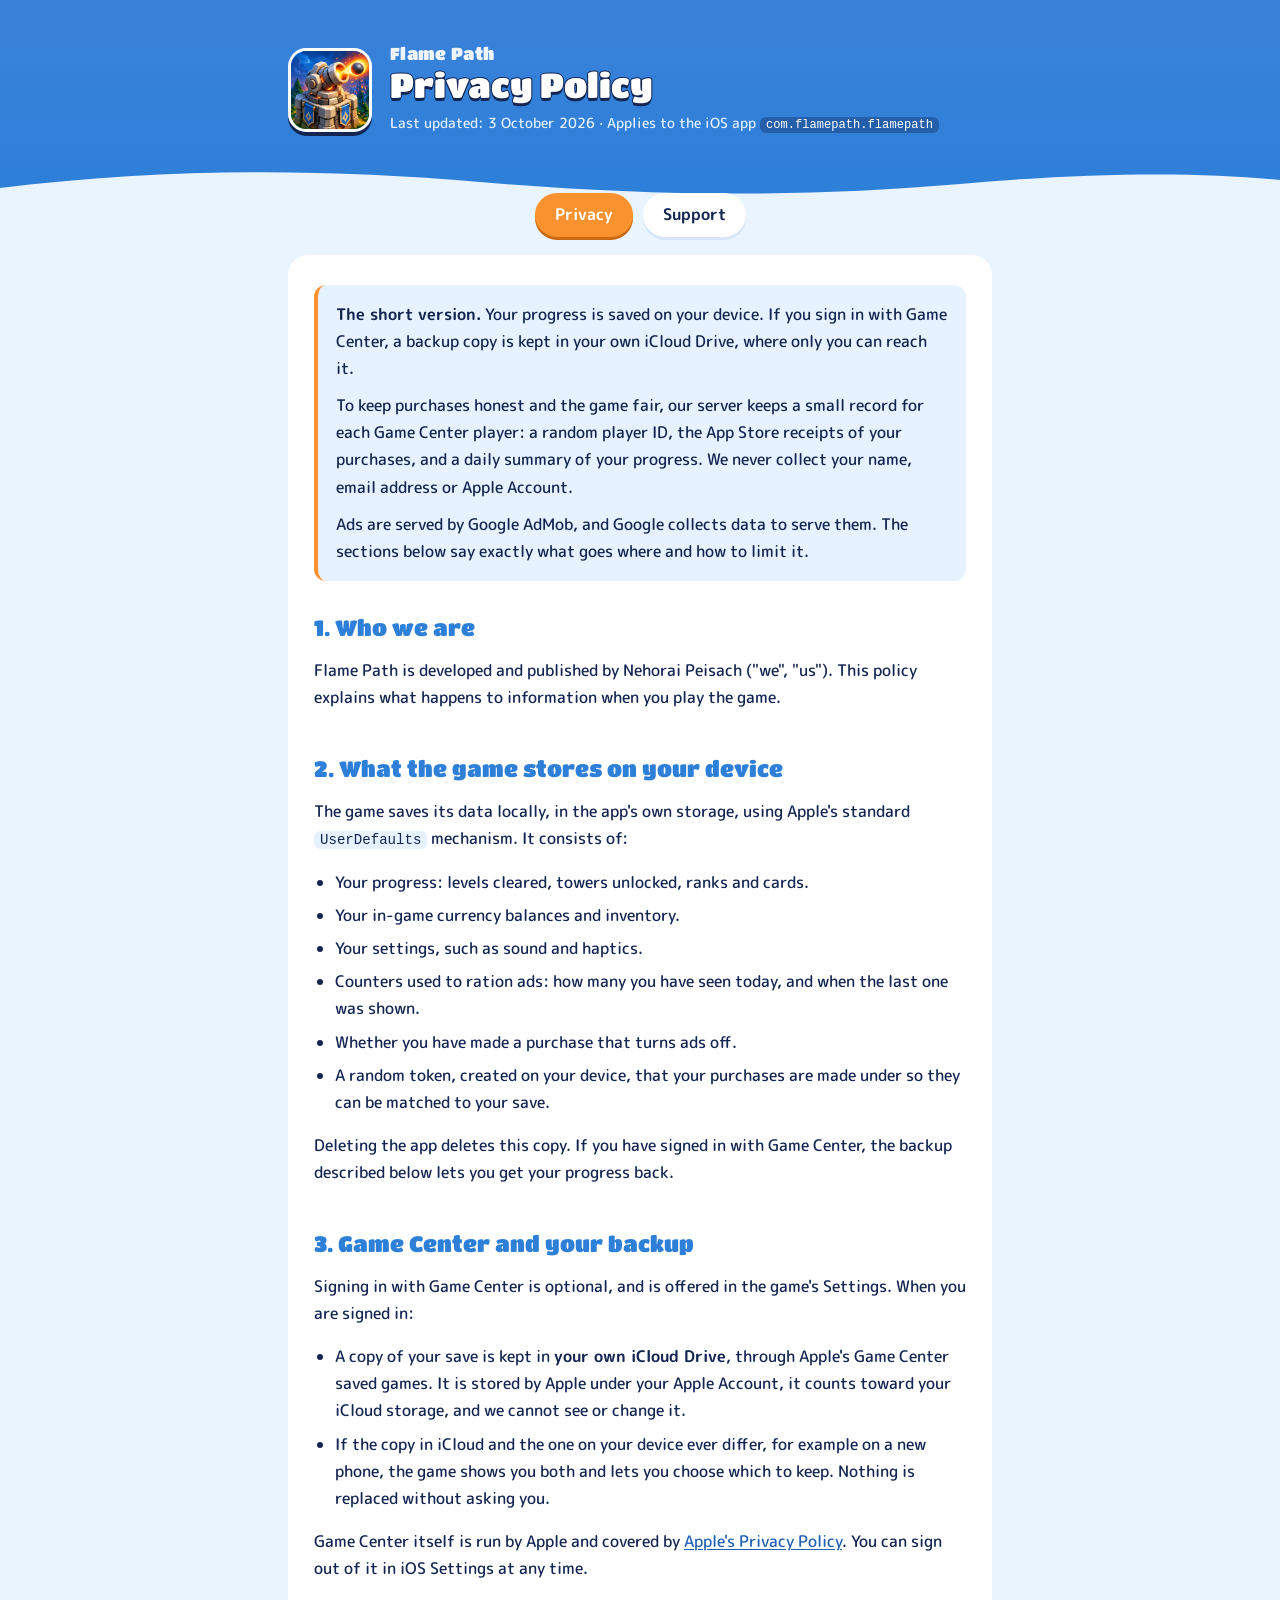
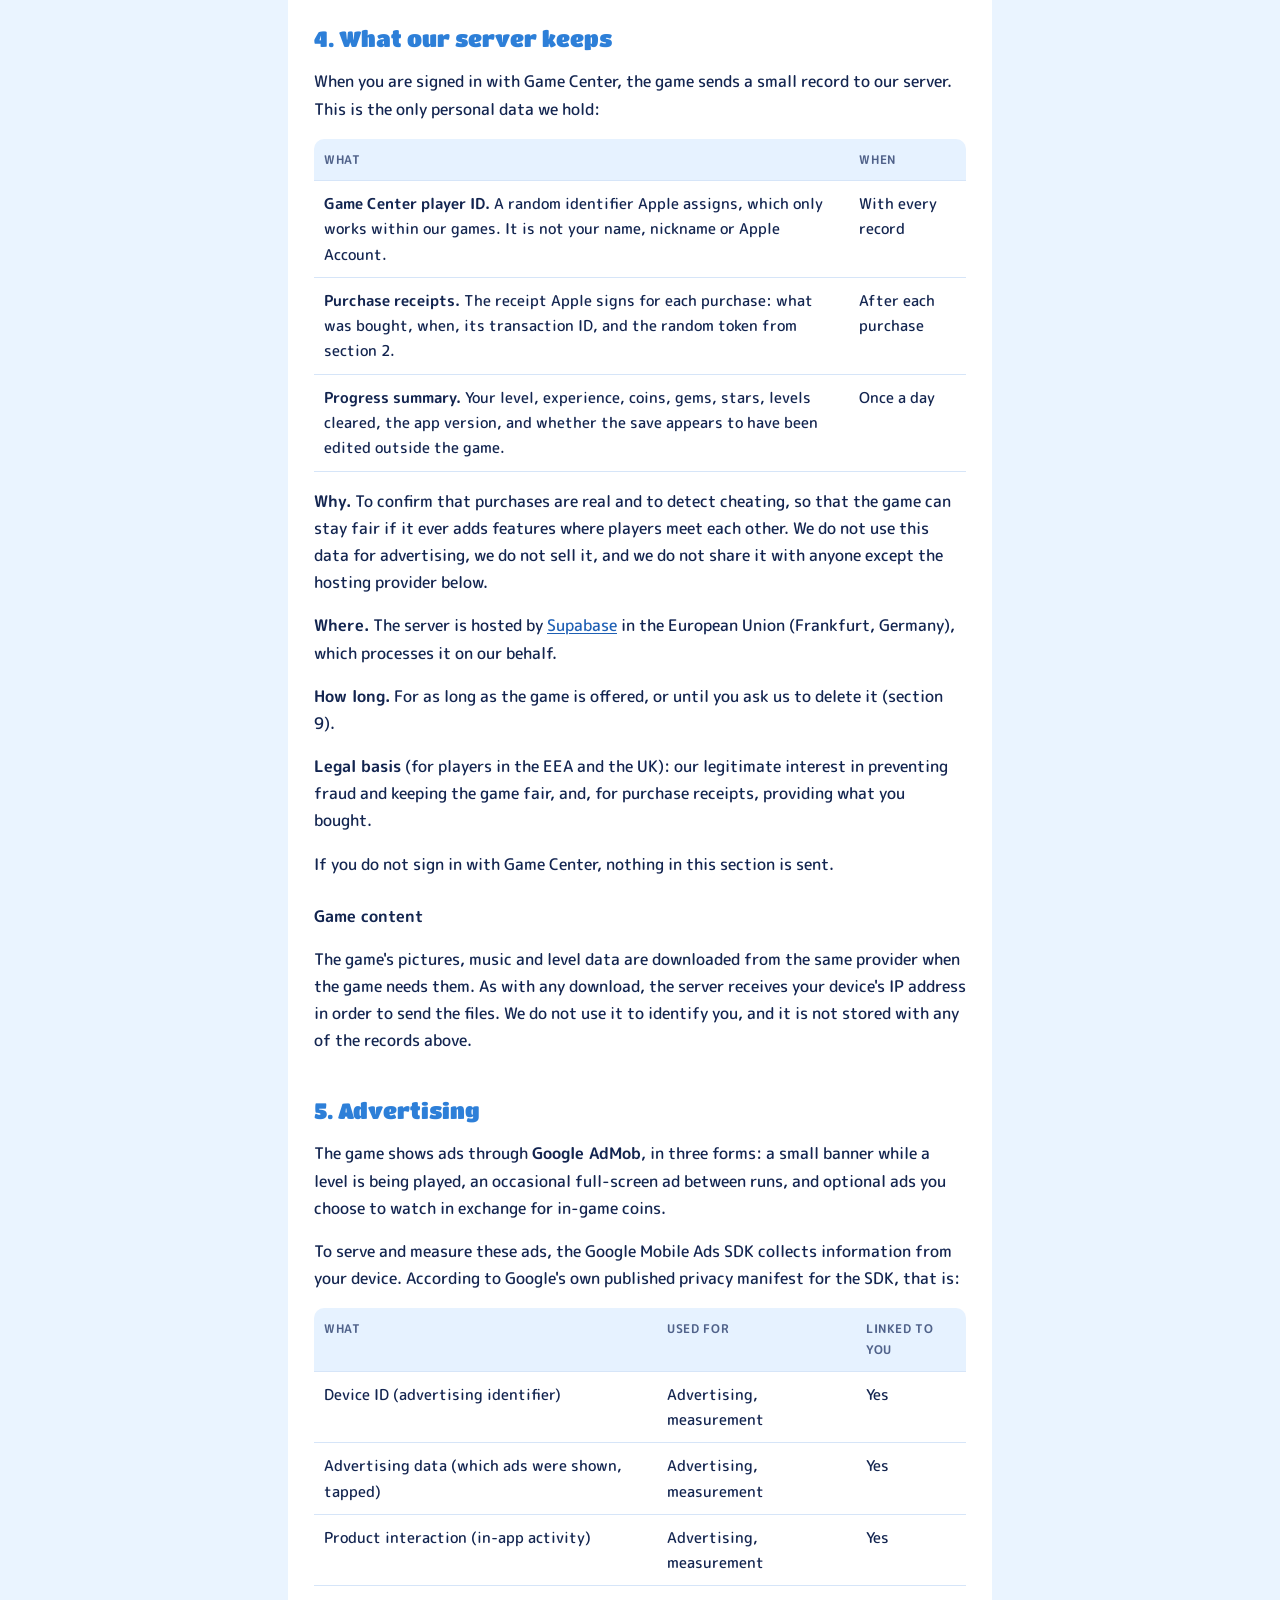
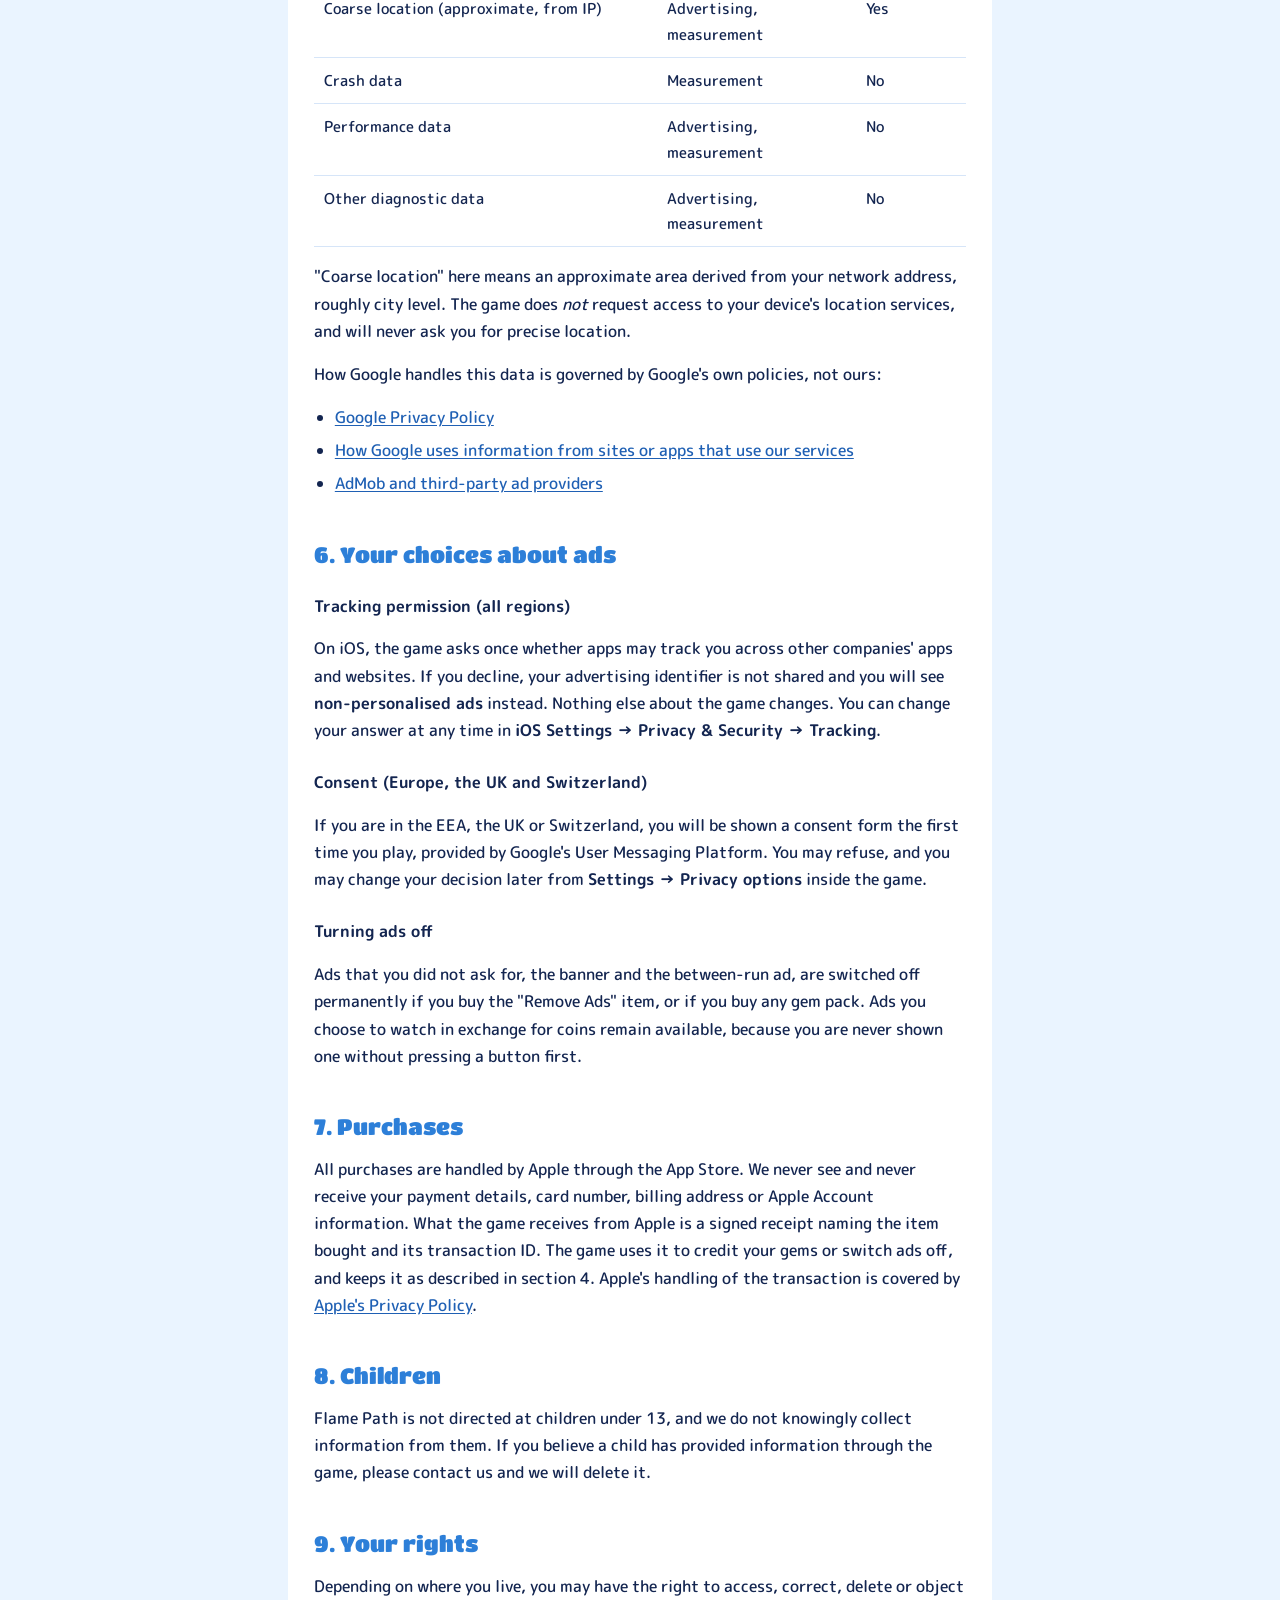
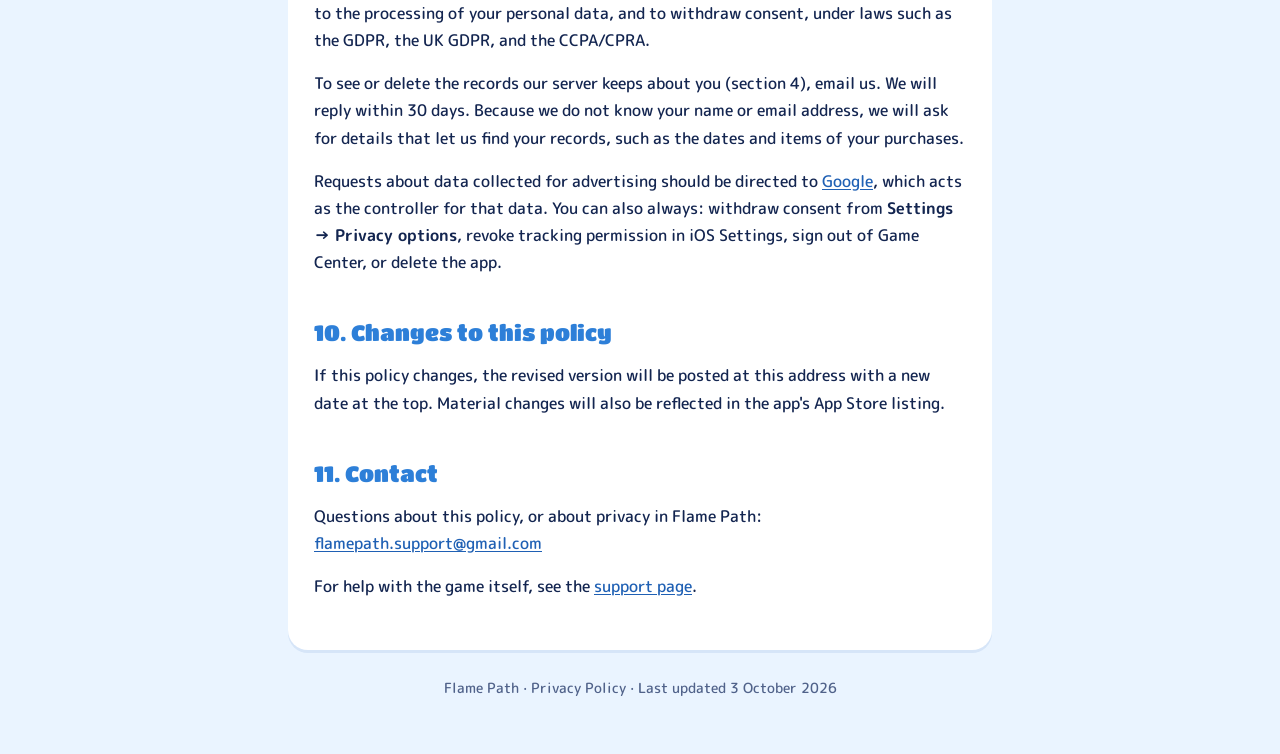
==== commit 9abefc9d: "Use flamepath.support@gmail.com as the contact address Co-Authored-By: Claude Opus 5.5 <noreply@anth" ====
--- a/index.html
+++ b/index.html
@@ -133,7 +133,7 @@
 
 <h2>11. Contact</h2>
 <p>Questions about this policy, or about privacy in Flame Path:<br>
-<a href="mailto:neh0r8@gmail.com">neh0r8@gmail.com</a></p>
+<a href="mailto:flamepath.support@gmail.com">flamepath.support@gmail.com</a></p>
 <p>For help with the game itself, see the <a href="support/">support page</a>.</p>
 </main>
 
